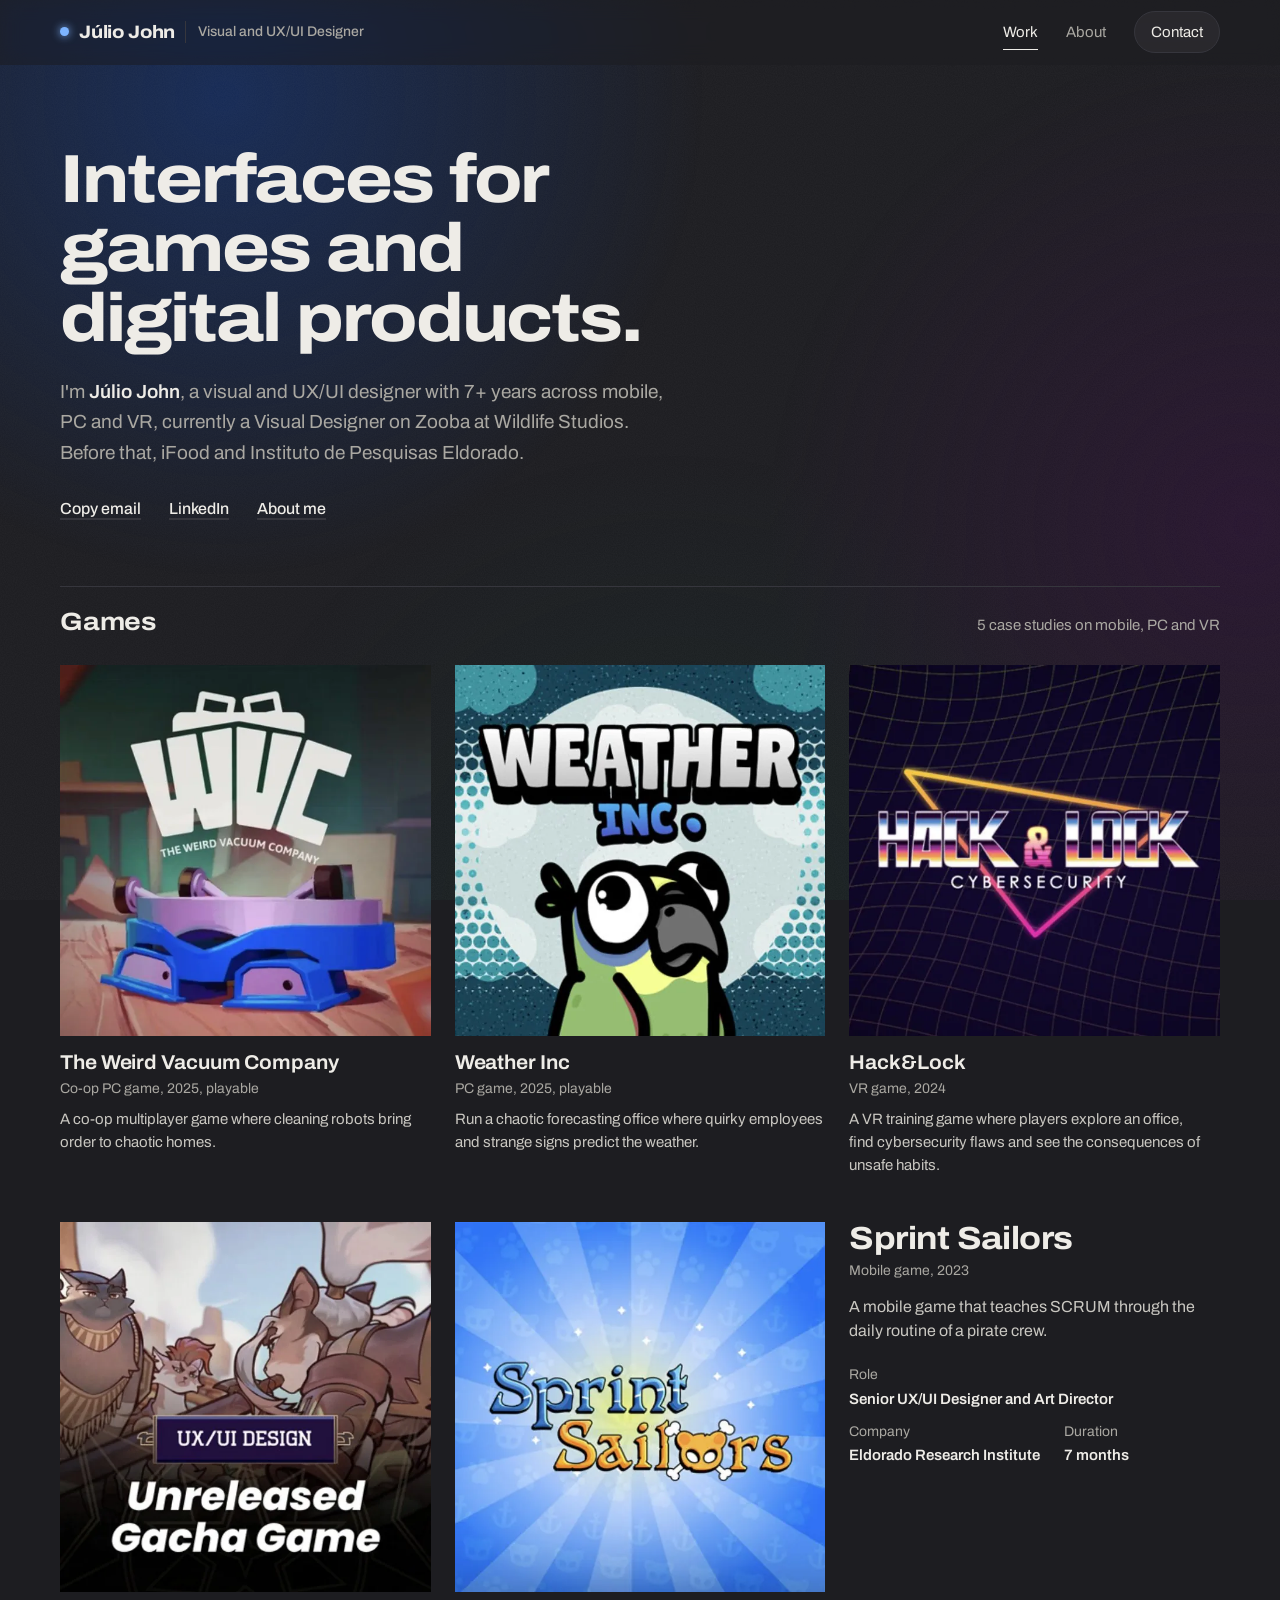
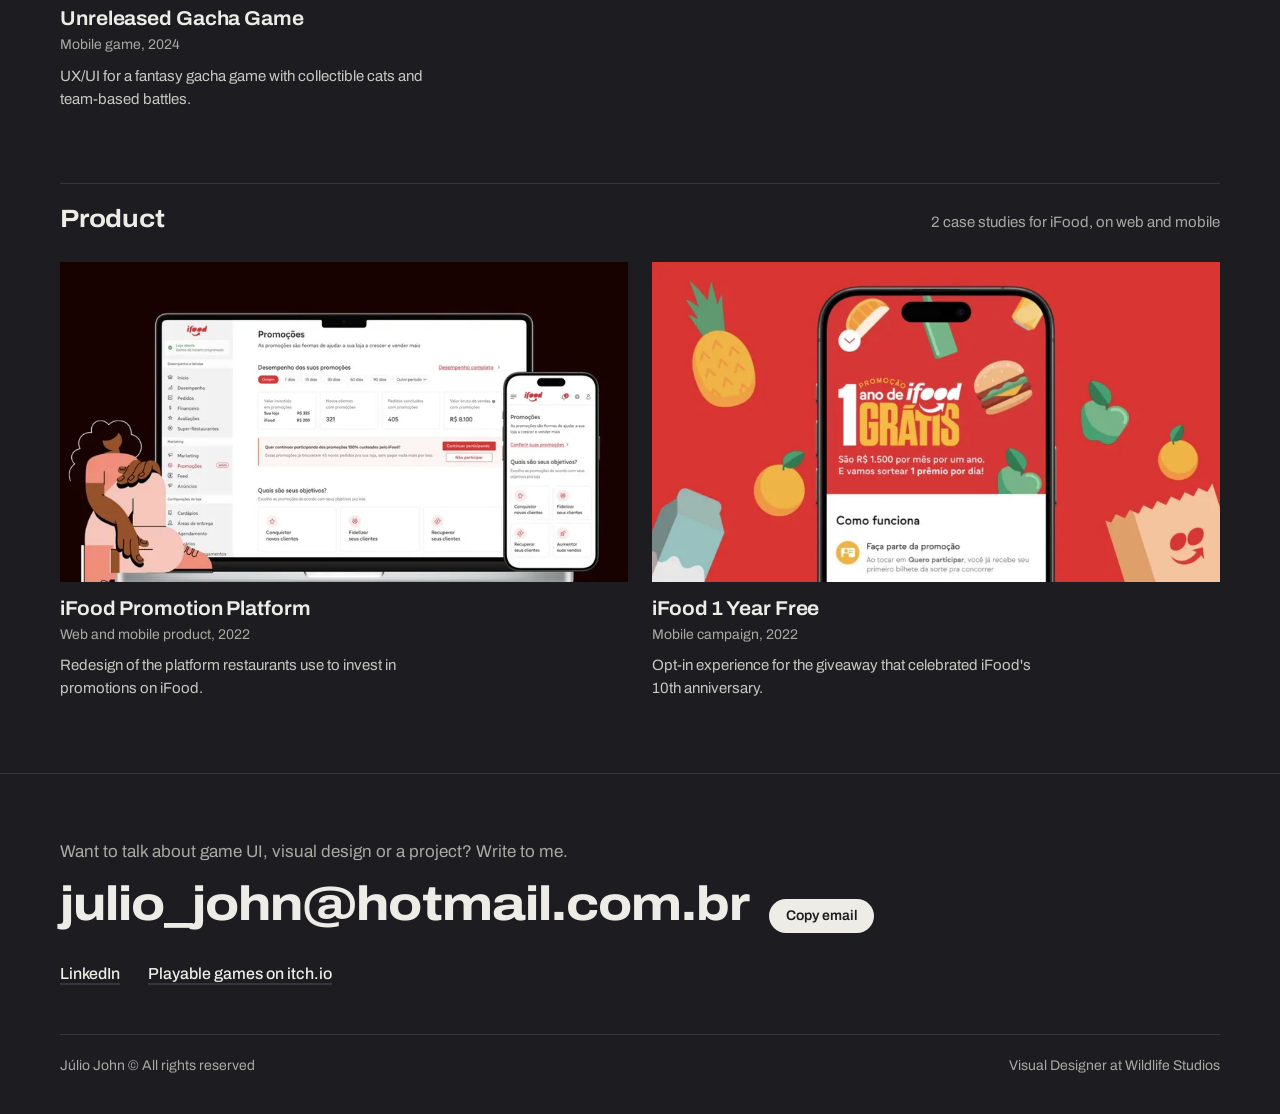
==== index.html @ def28b7d "Remove the skills marquee from the intro Co-Authored-By: Claude Opus 5.5 <noreply@anthropic.com> Cla" ====
<!doctype html>
<html lang="en">
<head>
<meta charset="utf-8">
<meta name="viewport" content="width=device-width, initial-scale=1, viewport-fit=cover">
<meta name="description" content="Júlio John, senior UX/UI designer and art director for games and digital products. Case studies on mobile, PC and VR.">
<meta property="og:title" content="Júlio John Portfolio">
<meta property="og:description" content="Senior UX/UI designer and art director for games and digital products.">
<meta property="og:type" content="website">
<meta name="theme-color" content="#1d1d21">
<link rel="icon" href="data:image/svg+xml,%3Csvg xmlns='http://www.w3.org/2000/svg' viewBox='0 0 64 64'%3E%3Crect width='64' height='64' rx='14' fill='%231d1d21'/%3E%3Ctext x='50%25' y='56%25' text-anchor='middle' dominant-baseline='middle' font-family='Arial,Helvetica,sans-serif' font-weight='800' font-size='30' fill='%23eeece7'%3EJJ%3C/text%3E%3C/svg%3E">
<title>Júlio John Portfolio</title>
<link rel="preconnect" href="https://fonts.googleapis.com">
<link rel="preconnect" href="https://fonts.gstatic.com" crossorigin>
<link rel="stylesheet" href="https://fonts.googleapis.com/css2?family=Archivo:wdth,wght@62..125,400..800&display=swap">
<style>
/* Layout: quiet graphite chrome so the colorful game boards carry the page. Home = left-aligned statement, one featured case in a wide row, then a 2-column list. Each case takes its own project color for one full-bleed summary band and the "next case" block; everything else stays neutral. One family (Archivo) in two widths: expanded for display, normal for reading. Motion = one native shared-element morph from thumbnail to case header (View Transitions), plus a slow ambient color field behind the page (see Ambient below); nothing on scroll. */
:root{
  --ground:#1d1d21;   /* graphite page */
  --raised:#26262c;   /* thumbnails, inputs */
  --rule:#36363d;
  --text:#eeece7;     /* warm off-white */
  --dim:#aaa8a2;
  --ink:#eeece7;      /* per-project accent, set on case pages */
  --band:#26262c;     /* per-project deep color */
  --f:"Archivo",system-ui,-apple-system,"Segoe UI",sans-serif;
  --gl:max(20px, env(safe-area-inset-left,0px));
  --gr:max(20px, env(safe-area-inset-right,0px));
  --wrap:1200px;
  --ease:cubic-bezier(.2,.7,.2,1);
  color-scheme:dark;
}
*{box-sizing:border-box}
[hidden]{display:none!important}
html,body{background:var(--ground)}
body{margin:0;color:var(--text);font-family:var(--f);font-size:16px;line-height:1.6;-webkit-font-smoothing:antialiased;font-stretch:100%}
body::before{content:"";position:fixed;inset:0 0 auto;height:env(safe-area-inset-top,0px);z-index:40;background:var(--ground)}
img{max-width:100%;display:block}
a{color:inherit}
p,li{text-wrap:pretty}
:focus-visible{outline:2px solid var(--text);outline-offset:3px;border-radius:3px}
.wrap{max-width:var(--wrap);margin:0 auto;padding-left:var(--gl);padding-right:var(--gr)}
.link{color:var(--text);text-decoration:underline;text-decoration-color:var(--rule);text-underline-offset:4px;text-decoration-thickness:1.5px;transition:text-decoration-color .15s}
.link:hover{text-decoration-color:var(--text)}
button.link{background:none;border:0;padding:0;font:inherit;cursor:pointer}

/* Header */
/* Frosted bar over the ambient field: transparent at the top of the page, a hairline appears once content scrolls under it. Solid where backdrop blur is missing. */
.head{position:sticky;top:env(safe-area-inset-top,0px);z-index:30;background:var(--ground);border-bottom:1px solid transparent;transition:border-color .3s,background-color .3s}
@supports ((-webkit-backdrop-filter:blur(1px)) or (backdrop-filter:blur(1px))){
  .head{background:color-mix(in srgb,var(--ground) 62%,transparent);-webkit-backdrop-filter:blur(10px) saturate(160%);backdrop-filter:blur(10px) saturate(160%)}
  .head.stuck{background:color-mix(in srgb,var(--ground) 78%,transparent)}
}
.head.stuck{border-bottom-color:var(--rule)}
.head.open{background:var(--ground)}
.head .bar{display:flex;align-items:center;justify-content:space-between;gap:16px;min-height:64px}
.mark{display:inline-flex;align-items:center;gap:10px;text-decoration:none;font-weight:750;font-size:18px;font-stretch:112%;letter-spacing:-.01em;min-width:0}
.mark i{flex:none;width:9px;height:9px;border-radius:50%;background:#7db4ff;box-shadow:0 0 8px currentColor;color:#7db4ff;animation:dot 16s linear infinite;transition:transform .3s var(--ease)}
.mark:hover i{transform:scale(1.35)}
.on-case .mark i{animation:none;background:var(--ink);color:var(--ink)}
@keyframes dot{0%,100%{background:#7db4ff;color:#7db4ff}25%{background:#ff7cbd;color:#ff7cbd}50%{background:#4ff0b4;color:#4ff0b4}75%{background:#ffc94d;color:#ffc94d}}
.mark small{font-weight:500;font-size:14px;font-stretch:100%;letter-spacing:0;color:var(--dim);padding-left:12px;border-left:1px solid var(--rule);white-space:nowrap}
@media (max-width:900px){.mark small{display:none}}
.nav{display:flex;align-items:center;gap:28px;font-size:15px}
.nav a,.nav button{position:relative;background:none;border:0;padding:6px 0;font:inherit;color:var(--dim);text-decoration:none;cursor:pointer;transition:color .15s}
.nav a::after{content:"";position:absolute;left:0;right:0;bottom:0;height:1.5px;background:currentColor;transform:scaleX(0);transform-origin:right;transition:transform .35s var(--ease)}
.nav a:hover::after,.nav a[aria-current="page"]::after{transform:scaleX(1);transform-origin:left}
.nav a:hover,.nav button:hover{color:var(--text)}
.nav a[aria-current="page"]{color:var(--text)}
.nav button[data-contact]{padding:8px 16px;border:1px solid var(--rule);border-radius:999px;color:var(--text);background:color-mix(in srgb,var(--text) 5%,transparent);transition:background-color .2s,color .2s,border-color .2s}
.nav button[data-contact]:hover{background:var(--text);border-color:var(--text);color:var(--ground)}
.burger{display:none;background:none;border:0;padding:10px;margin-right:-10px;cursor:pointer}
.burger i{display:block;width:22px;height:2px;background:var(--text);margin:5px 0;transition:transform .2s var(--ease),opacity .2s}
.burger[aria-expanded="true"] i:nth-child(1){transform:translateY(7px) rotate(45deg)}
.burger[aria-expanded="true"] i:nth-child(2){opacity:0}
.burger[aria-expanded="true"] i:nth-child(3){transform:translateY(-7px) rotate(-45deg)}
.drawer{border-top:1px solid var(--rule);padding-block:4px 12px}
.drawer a,.drawer button{display:block;width:100%;text-align:left;background:none;border:0;color:var(--text);font:600 20px/1 var(--f);font-stretch:112%;padding:14px 0;text-decoration:none;cursor:pointer}
@media (max-width:720px){.nav{display:none}.burger{display:block}}
@media (min-width:721px){.drawer{display:none!important}}
.progress{position:absolute;left:0;right:0;bottom:-1px;height:2px;background:var(--ink);transform-origin:0 50%;transform:scaleX(0)}

/* Home */
.hero{padding-block:80px 64px}
.hero h1{margin:0 0 24px;max-width:15ch;font-weight:760;font-stretch:115%;font-size:clamp(40px,5.8vw,68px);line-height:1.02;letter-spacing:-.03em;text-wrap:balance}
.hero p{margin:0 0 28px;max-width:56ch;color:var(--dim);font-size:clamp(17px,1.5vw,19px);line-height:1.6}
.hero p b{color:var(--text);font-weight:600}
.inline-links{display:flex;flex-wrap:wrap;gap:12px 28px;font-size:16px;font-weight:500}
@media (max-width:720px){.hero{padding-block:48px 40px}}

.group{padding-bottom:72px}
.group-head{display:flex;align-items:baseline;justify-content:space-between;gap:6px 16px;flex-wrap:wrap;border-top:1px solid var(--rule);padding-top:20px;margin-bottom:28px}
.group-head h2{margin:0;font-weight:700;font-stretch:112%;font-size:25px;line-height:1.2;letter-spacing:-.01em}
.group-head p{margin:0;color:var(--dim);font-size:15px}

.grid{display:grid;grid-template-columns:repeat(3,minmax(0,1fr));gap:44px 24px}
.grid.product{grid-template-columns:repeat(2,minmax(0,1fr))}
@media (max-width:1000px){.grid{grid-template-columns:repeat(2,minmax(0,1fr))}}
@media (max-width:600px){.grid{gap:28px 14px}.grid.product{grid-template-columns:1fr}}

.item{display:flex;flex-direction:column;gap:14px;text-decoration:none;min-width:0}
.item .thumb{aspect-ratio:1/1;overflow:hidden;background:var(--raised);max-width:100%}
.grid.product .thumb{aspect-ratio:16/9}
.item .thumb img{width:100%;height:100%;object-fit:cover;transition:filter .2s}
.item:hover .thumb img{filter:brightness(1.08)}
.item h3{margin:0;font-weight:650;font-stretch:105%;font-size:20px;line-height:1.2;letter-spacing:-.005em;transition:color .15s}
.item:hover h3{color:var(--pi)}
.item .kind{margin:4px 0 0;color:var(--dim);font-size:14px}
.item .lede{margin:8px 0 0;color:#c9c7c1;font-size:15px;line-height:1.55;max-width:46ch}
.item.lead{grid-column:span 2;display:grid;grid-template-columns:minmax(0,1fr) minmax(0,1fr);gap:24px;align-items:start}
.item.lead h3{font-size:clamp(24px,2.6vw,32px);font-weight:720;font-stretch:112%;line-height:1.08;letter-spacing:-.015em}
.item.lead .lede{font-size:16px;margin-top:12px}
.item.lead .facts-line{margin-top:20px;display:flex;flex-wrap:wrap;gap:10px 24px;font-size:14px}
.item.lead .facts-line span{color:var(--dim)}
.item.lead .facts-line b{display:block;color:var(--text);font-weight:600;font-size:15px}
@media (max-width:600px){
  .item{gap:10px}
  .item h3{font-size:16px}
  .item .kind{font-size:13px;margin-top:2px}
  .grid:not(.product) .item:not(.lead) .lede{display:none}
  .item.lead{gap:14px;align-items:start}
  .item.lead h3{font-size:20px}
  .item.lead .lede{font-size:14px;margin-top:8px}
  .item.lead .facts-line{display:none}
}

/* Case */
.case-head{display:grid;grid-template-columns:minmax(0,1fr) auto;gap:32px;align-items:end;padding-block:36px 40px}
.back{grid-column:1/-1;justify-self:start;color:var(--dim);text-decoration:none;font-size:15px;display:inline-flex;gap:8px;align-items:center}
.back:hover{color:var(--text)}
.back svg{width:16px;height:16px;transition:transform .2s var(--ease)}
.back:hover svg{transform:translateX(-3px)}
.case-head .kind{margin:0 0 10px;color:var(--dim);font-size:15px}
.case-head h1{margin:0 0 16px;font-weight:760;font-stretch:115%;font-size:clamp(38px,6vw,72px);line-height:1;letter-spacing:-.03em;text-wrap:balance}
.case-head .lede{margin:0;font-size:19px;color:var(--dim);max-width:56ch}
.case-head .cover{width:clamp(96px,20vw,240px);height:auto;aspect-ratio:1/1;object-fit:cover;max-width:100%}
@media (max-width:720px){.case-head{grid-template-columns:1fr;gap:20px}.case-head .cover{grid-row:2;width:96px}.case-head .lede{font-size:17px}}

.band{background:var(--band);color:#fff;margin-bottom:64px}
.band .wrap{padding-block:40px 44px;display:grid;gap:36px}
.facts{margin:0;display:grid;grid-template-columns:repeat(auto-fit,minmax(min(100%,160px),1fr));gap:18px 28px;padding-bottom:30px;border-bottom:1px solid rgba(255,255,255,.18)}
.facts dt{font-size:13px;color:rgba(255,255,255,.66)}
.facts dd{margin:2px 0 0;font-weight:600;font-size:16px;line-height:1.35}
.story{display:grid;grid-template-columns:repeat(3,minmax(0,1fr));gap:32px}
.story h3{margin:0 0 10px;font-size:15px;font-weight:700;font-stretch:112%;color:var(--ink)}
.story p,.story ul{margin:0;color:rgba(255,255,255,.88);font-size:15.5px}
.story ul{padding-left:18px}
.story li{margin-bottom:6px}
.impact{display:grid;gap:14px}
.impact div b{display:block;font-weight:760;font-stretch:115%;font-size:28px;line-height:1.05;color:#fff}
.impact div span{display:block;color:rgba(255,255,255,.78);font-size:14px;line-height:1.4;margin-top:2px}
@media (max-width:860px){.story{grid-template-columns:1fr;gap:26px}}

.boards{display:flex;flex-direction:column;gap:64px;align-items:center}
.board{margin:0;width:100%;display:flex;flex-direction:column;align-items:center;gap:14px}
.board button{all:unset;cursor:zoom-in;display:block;width:100%;position:relative}
.board button:focus-visible{outline:2px solid var(--text);outline-offset:4px}
.board.tall button{max-width:620px}
.board img{width:100%;height:auto;background:var(--raised)}
.board figcaption{width:100%;max-width:760px;display:grid;grid-template-columns:2.2em minmax(0,1fr);gap:10px;color:var(--dim);font-size:15px;line-height:1.5}
.board figcaption b{color:var(--ink);font-weight:700;font-variant-numeric:tabular-nums}
.board figcaption strong{color:var(--text);font-weight:600}

.details{margin-top:96px;border-top:1px solid var(--rule);padding-block:48px 16px;display:grid;grid-template-columns:minmax(0,1fr) minmax(0,2fr);gap:32px}
.details h2{margin:0;font-weight:700;font-stretch:112%;font-size:25px;line-height:1.2}
.details .body{max-width:66ch;min-width:0}
.details p{margin:0 0 14px;color:#d8d6d0}
.details h3{margin:28px 0 10px;font-size:15px;font-weight:700;font-stretch:112%}
.details ul{margin:0;padding-left:18px;color:#d8d6d0}
.details li{margin-bottom:6px}
.credits{list-style:none;padding:0!important;border-top:1px solid var(--rule)}
.credits li{display:flex;justify-content:space-between;gap:16px;flex-wrap:wrap;border-bottom:1px solid var(--rule);padding:10px 0;margin:0!important}
.credits span{color:var(--dim)}
@media (max-width:820px){.details{grid-template-columns:1fr;gap:10px}}

.next{display:block;background:var(--nb);color:#fff;text-decoration:none;margin-top:72px}
.next .wrap{display:grid;grid-template-columns:auto minmax(0,1fr) auto;gap:24px;align-items:center;padding-block:28px}
.next img{width:88px;height:88px;object-fit:cover}
.next small{display:block;font-size:14px;color:rgba(255,255,255,.72)}
.next strong{display:block;font-weight:760;font-stretch:115%;font-size:clamp(22px,3.4vw,36px);line-height:1.05;letter-spacing:-.015em}
.next svg{width:28px;height:28px;transition:transform .2s var(--ease)}
.next:hover svg{transform:translateX(6px)}
@media (max-width:520px){.next img{width:64px;height:64px}.next .wrap{gap:16px}}

.side{position:fixed;top:50%;z-index:20;transform:translateY(-50%);width:44px;height:44px;display:grid;place-items:center;background:var(--raised);border:1px solid var(--rule);color:var(--text);text-decoration:none;border-radius:50%;opacity:.7;transition:opacity .15s}
.side:hover{opacity:1}
.side svg{width:18px;height:18px}
.side.prev{left:max(16px, env(safe-area-inset-left,0px))}
.side.nxt{right:max(16px, env(safe-area-inset-right,0px))}
@media (max-width:1340px){.side{display:none}}

/* About */
.about{padding-block:64px 72px;display:grid;grid-template-columns:minmax(0,1fr) minmax(0,1.8fr);gap:48px}
.about h1{margin:0;font-weight:760;font-stretch:115%;font-size:clamp(38px,5vw,60px);line-height:1;letter-spacing:-.025em}
.about .side-note{margin:18px 0 0;color:var(--dim);font-size:15px;max-width:30ch}
.about .intro{margin:0 0 12px;font-size:19px;line-height:1.6;color:#d8d6d0;max-width:60ch}
.about .intro b{color:var(--text);font-weight:600}
.about h2{margin:48px 0 16px;font-weight:700;font-stretch:112%;font-size:20px;line-height:1.2}
.timeline{list-style:none;padding:0;margin:0;border-top:1px solid var(--rule)}
.timeline > li{padding:22px 0;border-bottom:1px solid var(--rule);display:grid;grid-template-columns:minmax(0,1fr) auto;gap:2px 20px}
.timeline .co{font-weight:700;font-stretch:105%;font-size:18px}
.timeline .when{color:var(--dim);font-size:14px;font-variant-numeric:tabular-nums;white-space:nowrap;padding-top:3px}
.timeline .role{grid-column:1/-1;color:var(--text);font-size:15.5px}
.timeline .role span{color:var(--dim)}
.timeline ul{grid-column:1/-1;margin:10px 0 0;padding-left:18px;color:var(--dim);font-size:15px}
.timeline ul li{margin-bottom:6px}
.timeline ul b{color:var(--text);font-weight:600}
.timeline .cases{grid-column:1/-1;margin-top:8px;display:flex;flex-wrap:wrap;gap:6px 18px;font-size:14px}
.steps{list-style:none;padding:0;margin:0;display:grid;gap:12px;counter-reset:s}
.steps li{counter-increment:s;display:grid;grid-template-columns:2em minmax(0,1fr);gap:8px;color:var(--dim)}
.steps li::before{content:counter(s);font-weight:700;color:var(--text);font-variant-numeric:tabular-nums}
.steps strong{color:var(--text);font-weight:600}
.kit{display:grid;grid-template-columns:repeat(2,minmax(0,1fr));gap:24px}
.kit h3{margin:0 0 8px;font-size:15px;font-weight:600;color:var(--dim)}
.kit p{margin:0;font-size:16px;line-height:1.7}
@media (max-width:860px){.about{grid-template-columns:1fr;gap:16px;padding-block:44px 56px}.about .side-note{display:none}}
@media (max-width:520px){.timeline > li{grid-template-columns:1fr}.timeline .when{padding-top:0;order:-1}.kit{grid-template-columns:1fr}}

/* Contact */
.contact{border-top:1px solid var(--rule)}
.contact .wrap{padding-block:64px 36px}
.contact p{margin:0 0 14px;color:var(--dim);font-size:17px}
.email{display:flex;flex-wrap:wrap;align-items:baseline;gap:10px 20px;margin-bottom:28px}
.email code{font:760 clamp(22px,4.4vw,48px)/1.05 var(--f);font-stretch:115%;letter-spacing:-.02em;color:var(--text);user-select:all;overflow-wrap:anywhere}
.email button{background:var(--text);color:var(--ground);border:0;border-radius:999px;padding:10px 16px;font:600 14px/1 var(--f);cursor:pointer;transition:transform .1s}
.email button:active{transform:scale(.97)}
.foot{display:flex;justify-content:space-between;flex-wrap:wrap;gap:12px 28px;border-top:1px solid var(--rule);padding-top:20px;color:var(--dim);font-size:14px}

/* Viewer */
.viewer{overflow:auto;border:0;padding:0;margin:0;max-width:none;max-height:none;width:100%;height:100%;background:rgba(12,12,14,.97);color:var(--text)}
.viewer::backdrop{background:rgba(12,12,14,.9)}
.vbar{position:sticky;top:0;display:flex;justify-content:space-between;align-items:center;gap:12px;padding:12px var(--gr) 12px var(--gl);padding-top:max(12px, env(safe-area-inset-top,0px));background:rgba(12,12,14,.94);font-size:14px;color:var(--dim)}
.vbar button{background:var(--raised);border:1px solid var(--rule);color:var(--text);border-radius:999px;padding:9px 14px;font:500 14px/1 var(--f);cursor:pointer}
.vimg{padding:8px var(--gr) 40px var(--gl);display:flex;justify-content:center}
.viewer img{max-width:min(100%,1600px);height:auto}

.toast{position:fixed;left:50%;bottom:max(24px, calc(env(safe-area-inset-bottom,0px) + 16px));transform:translate(-50%,10px);background:var(--text);color:var(--ground);font:600 14px/1 var(--f);padding:12px 16px;border-radius:999px;opacity:0;pointer-events:none;transition:opacity .2s,transform .2s var(--ease);z-index:60}
.toast.show{opacity:1;transform:translate(-50%,0)}

/* The one motion moment: thumbnail morphs into the case header cover */
::view-transition-old(root),::view-transition-new(root){animation-duration:.22s}
::view-transition-group(cover){animation-duration:.42s;animation-timing-function:var(--ease)}

/* Copy email confirms on the button itself */
button[data-copy].copied{color:var(--ink)}
.email button[data-copy].copied{background:var(--ink);color:var(--ground)}
.email button[data-copy]{min-width:7.5em}
/* Ambient. Three soft color fields drift behind the page, taken from the projects' own deep colors, under a fine static grain. Hovering a case on the home pulls the room toward that project's color; a case page settles into its palette. Cards tilt slightly toward the cursor. Pure CSS motion, no canvas. */
@property --a1{syntax:"<color>";inherits:true;initial-value:#123a8c}
@property --a2{syntax:"<color>";inherits:true;initial-value:#34103f}
@property --a3{syntax:"<color>";inherits:true;initial-value:#0f3a2e}
:root{--a1:#123a8c;--a2:#34103f;--a3:#0f3a2e;transition:--a1 1.4s var(--ease),--a2 1.4s var(--ease),--a3 1.4s var(--ease)}
body{background:transparent}
.ambient{position:fixed;inset:0;z-index:-1;overflow:hidden;pointer-events:none}
.ambient i{position:absolute;width:75vmax;height:75vmax;border-radius:50%;opacity:.5}
.ambient i:nth-child(1){top:-30vmax;left:-20vmax;background:radial-gradient(closest-side,var(--a1),transparent);animation:d1 34s ease-in-out infinite alternate}
.ambient i:nth-child(2){top:5vh;right:-35vmax;background:radial-gradient(closest-side,var(--a2),transparent);animation:d2 41s ease-in-out infinite alternate}
.ambient i:nth-child(3){bottom:-40vmax;left:15vw;opacity:.24;background:radial-gradient(closest-side,var(--a3),transparent);animation:d3 47s ease-in-out infinite alternate}
@keyframes d1{to{transform:translate(18vw,14vh) scale(1.15)}}
@keyframes d2{to{transform:translate(-16vw,22vh) scale(.9)}}
@keyframes d3{to{transform:translate(-12vw,-18vh) scale(1.1)}}
.grain{position:fixed;inset:0;z-index:-1;pointer-events:none;opacity:.06;background-image:url("data:image/svg+xml,%3Csvg xmlns='http://www.w3.org/2000/svg' width='160' height='160'%3E%3Cfilter id='n'%3E%3CfeTurbulence type='fractalNoise' baseFrequency='.9' numOctaves='3' stitchTiles='stitch'/%3E%3CfeColorMatrix values='0 0 0 0 1 0 0 0 0 1 0 0 0 0 1 0 0 0 .6 0'/%3E%3C/filter%3E%3Crect width='100%25' height='100%25' filter='url(%23n)'/%3E%3C/svg%3E")}

.item .thumb{position:relative;transition:transform .35s var(--ease),box-shadow .35s var(--ease)}
.item .thumb::after{content:"";position:absolute;inset:0;pointer-events:none;opacity:0;transition:opacity .3s;background:radial-gradient(420px circle at var(--mx,50%) var(--my,30%),rgba(255,255,255,.14),transparent 60%)}
@media (hover:hover){
  .item:hover .thumb{box-shadow:0 24px 60px -24px color-mix(in srgb,var(--pi) 45%,transparent)}
  .item:hover .thumb::after{opacity:1}
}

@media (prefers-reduced-motion:reduce){*,*::before,*::after{animation:none!important;transition:none!important}}
</style>
</head>
<body>
<div class="ambient" aria-hidden="true"><i></i><i></i><i></i></div><div class="grain" aria-hidden="true"></div>
<header class="head">
  <div class="wrap bar">
    <a class="mark" href="#work"><i aria-hidden="true"></i>Júlio John<small>Visual and UX/UI Designer</small></a>
    <nav class="nav" aria-label="Main">
      <a href="#work" data-nav="work">Work</a>
      <a href="#about" data-nav="about">About</a>
      <button type="button" data-contact>Contact</button>
    </nav>
    <button class="burger" id="burger" type="button" aria-label="Menu" aria-expanded="false" aria-controls="drawer"><i></i><i></i><i></i></button>
  </div>
  <div class="drawer wrap" id="drawer" hidden>
    <a href="#work">Work</a>
    <a href="#about">About</a>
    <button type="button" data-contact>Contact</button>
  </div>
  <div class="progress" id="progress"></div>
</header>

<main id="app"></main>

<section class="contact" id="contact" aria-label="Contact">
  <div class="wrap">
    <p>Want to talk about game UI, visual design or a project? Write to me.</p>
    <div class="email"><code id="mail">julio_john@hotmail.com.br</code><button type="button" data-copy>Copy email</button></div>
    <div class="inline-links" style="margin-bottom:48px">
      <a class="link" href="https://www.linkedin.com/in/juliojohn" target="_blank" rel="noopener">LinkedIn</a>
      <a class="link" href="https://juliojohn.itch.io" target="_blank" rel="noopener">Playable games on itch.io</a>
    </div>
    <div class="foot"><span>Júlio John © All rights reserved</span><span>Visual Designer at Wildlife Studios</span></div>
  </div>
</section>

<dialog class="viewer" id="viewer" aria-label="Image viewer">
  <div class="vbar"><span id="vcap"></span><button type="button" id="vclose">Close</button></div>
  <div class="vimg"><img id="vimg" alt=""></div>
</dialog>
<div class="toast" id="toast" role="status" aria-live="polite"></div>

<script>
const EMAIL="julio_john@hotmail.com.br";
const SV={
  r:'<svg viewBox="0 0 24 24" fill="none" stroke="currentColor" stroke-width="2" stroke-linecap="round" stroke-linejoin="round" aria-hidden="true"><path d="M5 12h14M13 6l6 6-6 6"/></svg>',
  l:'<svg viewBox="0 0 24 24" fill="none" stroke="currentColor" stroke-width="2" stroke-linecap="round" stroke-linejoin="round" aria-hidden="true"><path d="M19 12H5M11 6l-6 6 6 6"/></svg>'
};

/* ink = bright project accent, band = deep project color. Board: [file, width, height, title, caption] */
const P=[
 {id:"twvc",name:"The Weird Vacuum Company",cat:"games",ink:"#4ff0b4",band:"#0f3a2e",
  kind:"Co-op PC game, 2025, playable",discipline:"Game art and UX/UI",cover:["cover-twvc",635],
  lede:"A co-op multiplayer game where cleaning robots bring order to chaotic homes.",
  facts:[["Role","Art Director and UX/UI Designer"],["Year","2025"],["Platform","PC (itch.io)"],["Mode","Co-op multiplayer"],["Team","2 people"]],
  problem:"Let players set up a match, gather a team and jump into the cleaning chaos without friction, and understand actions and objectives through clear in-game feedback.",
  contribution:["UX/UI for setup, lobby, HUD, mission status and settings","Art direction, character and prop design","Reusable settings components"],
  impact:[["Playable","published on itch.io"]],
  play:"https://juliojohn.itch.io/the-weird-vacuum-company",
  boards:[
   ["twvc-01",1600,423,"Logo","Game identity."],
   ["twvc-02",1600,900,"Key art","The robots at work in a messy home."],
   ["twvc-03",1600,6391,"Setup, HUD, mission status and settings","From main menu and lobby to in-game feedback and the end-of-floor stats."],
   ["twvc-04",1600,2103,"Character design","Mechanics tested for readability, then fine tuning and early explorations."],
   ["twvc-05",1600,2187,"Prop design","Low-poly props that show the world from a robot's point of view."]],
  details:{intro:["A project I worked on as an Art Director and UX/UI Designer in 2025.","The game is a cooperative multiplayer experience where players control cleaning robots tasked with bringing order to chaotic homes."],
   credits:[["UX/UI and Art Direction","Júlio John"],["Game Design and Programming","Geovana Contine","https://www.linkedin.com/in/geovanacontine/"]]}},

 {id:"weather-inc",name:"Weather Inc",cat:"games",ink:"#9fe3e6",band:"#244a4e",
  kind:"PC game, 2025, playable",discipline:"Game UX/UI and art direction",cover:["cover-weather",635],
  lede:"Run a chaotic forecasting office where quirky employees and strange signs predict the weather.",
  facts:[["Role","Art Director and UX/UI Designer"],["Type","Personal project"],["Year","2025"],["Platform","PC (itch.io)"],["Team","3 people"]],
  problem:"Make deduction from bizarre clues readable and fun, so players can connect patterns and lock in a forecast with style and instinct.",
  contribution:["UX/UI and art direction","Wireframe explorations for staff selection","UI kit and props in a hand-drawn office style"],
  impact:[["Playable","published on itch.io"]],
  play:"https://juliojohn.itch.io/weatherinc",
  boards:[
   ["weather-01",1600,423,"Logo","Game identity."],
   ["weather-02",1029,1600,"In-game screen and staff details","Analyze clues around the office and check each employee's instincts."],
   ["weather-03",576,1600,"Staff selection, forecast and endings","Four wireframe explorations, the results screen and the win and lose states."],
   ["weather-04",1600,1175,"UI kit","Rating cards, clock, buttons, panels and props."]],
  details:{intro:["A personal project I worked on as an Art Director and UX/UI Designer in 2025.","The game is about leading a chaotic weather forecasting office, where players rely on quirky employee instincts, strange environmental signs, and teamwork to predict the weather and survive as many days as possible."],
   credits:[["UX/UI and Art Direction","Júlio John"],["Game Design and Programming","Geovana Contine","https://www.linkedin.com/in/geovanacontine/"],["Character Artist","Fabiola Andrade","https://www.linkedin.com/in/fabiolaalvesandrade/"]]}},

 {id:"hack-and-lock",name:"Hack&Lock",cat:"games",ink:"#ff7cbd",band:"#34103f",
  kind:"VR game, 2024",discipline:"VR UX and visual design",cover:["cover-hack",635],
  lede:"A VR training game where players explore an office, find cybersecurity flaws and see the consequences of unsafe habits.",
  facts:[["Role","Lead UX and Visual Designer"],["Company","Instituto de Pesquisas Eldorado"],["Year","2024"],["Platform","VR"],["Team","With Yumi Hatakeyama"]],
  problem:"Create an immersive VR training game where players explore a corporate office, identify cybersecurity flaws, and learn the real-world consequences of unsafe digital behavior.",
  contribution:["Led UX and visual design for the game","Mission flow, in-world computer apps and progress screens","Visual language of the UI, icon set and logo"],
  boards:Array.from({length:13},(_,i)=>["hack-"+String(i+1).padStart(2,"0"),1600,i===0?545:(i<=10?800:900),...[
   ["Key art","Synthwave identity for the game."],
   ["Lock screen","Players unlock the in-game computer with a password they find in the office."],
   ["Desktop","Browser, Mail and Antivirus apps, each tied to a lesson."],
   ["Mission select","Chapters and lessons such as accounts and passwords, phishing and spam."],
   ["Unidentified website","A fake download page full of traps for players to recognize."],
   ["Network settings","Choosing the real company Wi-Fi among look-alike networks."],
   ["Antivirus alert","A clear warning state with one action to turn protection back on."],
   ["Mission progress","Tasks, level-up and rewards after each mission."],
   ["Chapter brief","Task instructions with a target zone and progress bar."],
   ["Mascot pattern","The duck mascot as a full-screen pattern."],
   ["Settings","Audio sliders and the general settings menu."],
   ["Icon set","App icons, mascot and keypad glyphs."],
   ["Logo","Flat and synthwave versions."]][i]]),
  details:{intro:["A Lead UX and Visual Design job I worked on for Hack&Lock by Instituto de Pesquisas Eldorado in 2024.","The challenge was to create an immersive VR training game where players explore a corporate office, identify cybersecurity flaws, and learn the real-world consequences of unsafe digital behavior."],
   credits:[["Lead UX and Visual Designer","Júlio John"],["UX and Visual Designer","Yumi Hatakeyama","https://bit.ly/yumihat-portfolio"]]}},

 {id:"gacha-game",name:"Unreleased Gacha Game",cat:"games",ink:"#b9a1ff",band:"#2b2160",
  kind:"Mobile game, 2024",discipline:"Game UX/UI",cover:["cover-gacha",635],
  lede:"UX/UI for a fantasy gacha game with collectible cats and team-based battles.",
  facts:[["Role","Sr. UX/UI Designer"],["Company","Meso Lab Inc. (Canada)"],["Year","2024"],["Duration","3 months"],["Platform","Mobile"],["Team","Art director and 2 character artists"]],
  problem:"Create a fantasy-themed gacha game featuring collectible cats that enchants players with strategic gameplay, striking visuals and a variety of unique character abilities.",
  contribution:["Defined mechanics, objectives and metrics with stakeholders and the product manager","Wireframes and interactive prototypes for the art director, artists, animators and developers","High-fidelity mockups, visual specs and style guides","UI visual identity with the art director, including HUD and icons"],
  goals:["Engage players with strategic combat and gacha mechanics","Stylized visuals to attract cat and fantasy fans","Player retention through a pet care system"],
  boards:[
   ["gacha-02",577,1600,"Battle screen","Final battle HUD plus explorations of wireframes, stamina bar, icons, character frames and buttons."],
   ["gacha-03",756,1600,"Chapter and team selection","Team power, enemies and rewards up front, with four wireframe layouts explored for team building."],
   ["gacha-04",1294,1600,"Item detail and UI kit","The item pop-up and the full set of components it was built from."]],
  details:{intro:["A Sr. UX/UI design job I worked on for an unannounced game by Meso Lab Inc. (Canada) in 2024.","The challenge was to create a fantasy-themed gacha game featuring collectible cats, designed to enchant players with strategic gameplay, stunning visuals, and a variety of unique character abilities."],
   credits:[["Art Director","Guilherme Franzoni","https://www.artstation.com/guimonez"],["Character Artist","Iasmin Zoia","https://www.artstation.com/iasmimzoia"],["Character Artist","Phil C.","https://www.artstation.com/philcavalcanti"]],
   resp:[["My responsibilities",["Collaborate with stakeholders and product manager to define game mechanics, objectives and metrics.","Create low-fidelity wireframes to structure the game and develop interactive prototypes for testing that help the art director, artists, animators and developers.","Create high-fidelity mockups and visual specifications for consistent implementation.","Define the game's UI visual identity in collaboration with the art director, including the style, color palette, and UI elements such as the HUD and icons.","Create style guides and documentation to ensure design consistency."]]]}},

 {id:"sprint-sailors",name:"Sprint Sailors",cat:"games",lead:true,ink:"#7db4ff",band:"#123a8c",
  kind:"Mobile game, 2023",discipline:"Game UX/UI and art direction",cover:["cover-sprint",635],
  lede:"A mobile game that teaches SCRUM through the daily routine of a pirate crew.",
  facts:[["Role","Senior UX/UI Designer and Art Director"],["Company","Eldorado Research Institute"],["Year","2023"],["Duration","7 months"],["Platform","Mobile"],["Team","Led 4 junior designers"]],
  problem:"Teach the SCRUM methodology in a practical, fast and efficient way, without the stress of a classroom, so fun becomes an ally for comprehension.",
  contribution:["Defined game objectives, metrics and user journey with stakeholders","Wireframes and interactive prototypes for testing, then high-fidelity UI","Visual identity, character illustrations and art direction of all assets","Career mentorship for 4 junior designers"],
  impact:[["R$ 1M+","follow-up funding for an educational game on Vision Pro and Meta Quest"],["New unit","the company opened a business line for educational games"],["50+","students in the February 2024 playtest"]],
  boards:[
   ["sprint-02",1600,1110,"User flow","The Ship Hub leads into the main loop (Briefing, Backlog, Planning, Daily, Retro, Review) and to secondary flows (Task board, Dictionary)."],
   ["sprint-03",1600,1018,"Briefing","Crew dialogue introduces each SCRUM ceremony inside the game world."],
   ["sprint-04",884,1600,"Tasks, Dictionary and Rewards","Players complete tasks and stories, revisit any concept with everyday examples, and get celebrated when they make progress."],
   ["sprint-05",1294,1600,"Logo and UI elements","A logo that can turn into a pirate flag, plus the supervised kit of books, scrolls and cards."],
   ["sprint-06",1600,976,"Characters","The Captain (Scrum Master), the Tripulants and the Intendant (Product Owner)."],
   ["sprint-07",1600,869,"Results","A new business unit and more than R$ 1 million in follow-up funding."],
   ["sprint-08",1600,900,"Playtest","Caldeira Research Institute, February 2024, with 50+ trained students."]],
  details:{intro:["A Sr. Design and Art job I worked on for the Sprint Sailors game by Eldorado Research Institute © 2023.","The challenge was to create a mobile game that teaches the SCRUM methodology in a practical, fast, efficient manner, all while ensuring a stress-free experience, making fun an ally for comprehension."],
   resp:[["Senior UI/UX Designer",["Collaborate with stakeholders to define game objectives, metrics, and user journey.","Create low-fidelity wireframes to structure the game and develop interactive prototypes for testing.","Illustrated all character designs used in the final UIs.","Design high-fidelity mockups and visual specifications for consistent implementation."]],
    ["Art Direction",["Define the visual identity of the game, including style, color palette and graphic elements.","Supervise the creation of all visual assets, including characters, environments, and UI (HUD and icons).","Create style guides and documentation to ensure design consistency.","Review the designers' work regularly, providing constructive and specific feedback.","Ensure that the work aligns with the game's aesthetic cohesion and established quality standards."]],
    ["Career Mentorship",["Career mentorship with 4 junior designers (2 UI/UX Designers and 2 Visual Designers).","Support in setting career goals and planning professional development.","Assist designers in building and enhancing their professional portfolios.","Organize and conduct workshops and training sessions on topics such as UI, design, perspective and digital painting."]]]}},

 {id:"ifood-promotion-platform",name:"iFood Promotion Platform",cat:"product",ink:"#ff7d80",band:"#5e1117",
  kind:"Web and mobile product, 2022",discipline:"Product UX/UI",cover:["cover-ifood-platform",635],
  lede:"Redesign of the platform restaurants use to invest in promotions on iFood.",
  facts:[["Role","UX/UI Designer"],["Company","iFood"],["Year","2022"],["Duration","6 months"],["Platform","Web and mobile"],["Design lead","Patricia Panza"]],
  problem:"Design an investment platform that is easy to engage with, transparent to use and scalable for the product, while also ensuring economic profitability for iFood.",
  contribution:["Ran 40+ user research interviews to guide the platform","Wireframes and prototypes for promotion discovery by goal","Performance view of current promotions, on desktop and phone"],
  impact:[["+21%","organic investment from restaurants after the redesign"],["22k","restaurants joined promotions, new and returning"]],
  goals:["Help restaurants grow","Offer better promotions to users and restaurants","Financial efficiency for iFood"],
  boards:[["ifood-platform-hero",1071,600,"Promotions","Restaurants find promotions by goal: attract new customers, retain existing ones, boost sales, and track what is running."]],
  details:{intro:["A UX/UI project for iFood in 2022.","Redesign of iFood's promotion platform for partner restaurants: easily find the best promotions tailored to each restaurant's goals, helping to attract new customers, retain existing ones, boost sales, and monitor the performance of current promotions."],
   credits:[["UX/UI Design Lead","Patricia Panza","https://www.linkedin.com/in/patypanza"],["UX/UI Designer","Júlio John"]]}},

 {id:"ifood-1-year-free",name:"iFood 1 Year Free",cat:"product",ink:"#ffc94d",band:"#8d1a1f",
  kind:"Mobile campaign, 2022",discipline:"Product UX/UI",cover:["ifood-year-hero",1071],
  lede:"Opt-in experience for the giveaway that celebrated iFood's 10th anniversary.",
  facts:[["Role","UX/UI Designer"],["Company","iFood"],["Year","2022"],["Duration","4 weeks"],["Platform","Mobile app"]],
  problem:"A promotional giveaway to celebrate iFood's 10th anniversary, where winners get one year of free iFood food.",
  contribution:["Opt-in screen with all rules in clear, festive language","Campaign visual applied to the app experience"],
  goals:["Increase engagement","Grow the number of customers","Retain new customers"],
  boards:[["ifood-year-hero",1071,600,"Promotion opt-in","Engaging language and a festive design present every rule while celebrating the occasion."]],
  details:{intro:["A UX/UI project for iFood in 2022.","Presented with engaging language and a festive design, the opt-in screen shows all rules and aims to captivate users while celebrating the occasion."],
   credits:[["UX/UI Design Lead","Ricardo Tedeschi","https://br.linkedin.com/in/ricardo-tedeschi"],["Sr. Visual Designer","Bruno Okada","https://brunookada.com"],["UX/UI Designer","Júlio John"]]}}
];

const app=document.getElementById("app");
const root=document.documentElement;
const esc=s=>String(s).replace(/[&<>"]/g,c=>({"&":"&amp;","<":"&lt;",">":"&gt;",'"':"&quot;"}[c]));
const img=(base,w)=>w>900?{src:`w/${base}-800.webp`,set:`w/${base}-800.webp 800w, w/${base}-${w}.webp ${w}w`}:{src:`w/${base}-${w}.webp`,set:""};
const reduce=matchMedia("(prefers-reduced-motion: reduce)");
function card(p,i,product){
  const t=product?{base:p.boards[0][0],w:p.boards[0][1]}:{base:p.cover[0],w:p.cover[1]};
  const c=img(t.base,t.w);
  return `<a class="item${p.lead?" lead":""}" href="#${p.id}" data-id="${p.id}" style="--pi:${p.ink}">
    <div class="thumb"><img src="${c.src}" ${c.set?`srcset="${c.set}" sizes="(min-width:1200px) 580px, (min-width:600px) 48vw, 100vw"`:""} alt="" width="${product?1071:635}" height="${product?600:635}" ${i>2?'loading="lazy"':""} decoding="async"></div>
    <div>
      <h3>${esc(p.name)}</h3>
      <p class="kind">${esc(p.kind)}</p>
      <p class="lede">${esc(p.lede)}</p>
      ${p.lead?`<div class="facts-line">${[p.facts[0],p.facts[1],p.facts[3]].map(([k,v])=>`<div><span>${esc(k)}</span><b>${esc(v)}</b></div>`).join("")}</div>`:""}
    </div>
  </a>`;
}

function home(){
  const games=P.filter(p=>p.cat==="games"),product=P.filter(p=>p.cat==="product");
  app.innerHTML=`
  <section class="wrap hero">
    <h1>Interfaces for games and digital products.</h1>
    <p>I'm <b>Júlio John</b>, a visual and UX/UI designer with 7+ years across mobile, PC and VR, currently a Visual Designer on Zooba at Wildlife Studios. Before that, iFood and Instituto de Pesquisas Eldorado.</p>
    <div class="inline-links">
      <button type="button" class="link" data-copy>Copy email</button>
      <a class="link" href="https://www.linkedin.com/in/juliojohn" target="_blank" rel="noopener">LinkedIn</a>
      <a class="link" href="#about">About me</a>
    </div>
  </section>
  <section class="wrap group" aria-labelledby="g-games">
    <div class="group-head"><h2 id="g-games">Games</h2><p>${games.length} case studies on mobile, PC and VR</p></div>
    <div class="grid">${games.map((p,i)=>card(p,i,false)).join("")}</div>
  </section>
  <section class="wrap group" aria-labelledby="g-product">
    <div class="group-head"><h2 id="g-product">Product</h2><p>${product.length} case studies for iFood, on web and mobile</p></div>
    <div class="grid product">${product.map((p,i)=>card(p,i+games.length,true)).join("")}</div>
  </section>`;
}

function project(p){
  const i=P.indexOf(p),prev=P[(i-1+P.length)%P.length],next=P[(i+1)%P.length];
  root.style.setProperty("--ink",p.ink);root.style.setProperty("--band",p.band);
  const c=img(p.cover[0],p.cover[1]),nc=img(next.cover[0],next.cover[1]);
  const d=p.details;
  const third=p.impact
    ?`<div><h3>Impact</h3><div class="impact">${p.impact.map(([v,l])=>`<div><b>${esc(v)}</b><span>${esc(l)}</span></div>`).join("")}</div></div>`
    :p.goals?`<div><h3>Goals</h3><ul>${p.goals.map(x=>`<li>${esc(x)}</li>`).join("")}</ul></div>`:"";
  app.innerHTML=`
  <div class="wrap">
    <header class="case-head">
      <a class="back" href="#work" data-back="${p.id}">${SV.l}All work</a>
      <div>
        <p class="kind">${esc(p.discipline)}. ${esc(p.kind)}.</p>
        <h1>${esc(p.name)}</h1>
        <p class="lede">${esc(p.lede)}</p>
      </div>
      <img class="cover" id="case-cover" src="${c.src}" alt="" width="240" height="240">
    </header>
  </div>
  <section class="band" aria-label="Project summary">
    <div class="wrap">
      <dl class="facts">${p.facts.map(([k,v])=>`<div><dt>${esc(k)}</dt><dd>${esc(v)}</dd></div>`).join("")}</dl>
      <div class="story">
        <div><h3>Problem</h3><p>${esc(p.problem)}</p></div>
        <div><h3>My contribution</h3><ul>${p.contribution.map(x=>`<li>${esc(x)}</li>`).join("")}</ul></div>
        ${third}
      </div>
    </div>
  </section>
  <div class="wrap">
    <div class="boards">${p.boards.map(([b,w,h,t,cap],k)=>{const s=img(b,w);const num=String(k+1).padStart(2,"0");return `
      <figure class="board${h>w?" tall":""}">
        <button type="button" data-zoom="w/${b}-${w}.webp" data-cap="${num} ${esc(t)}" aria-label="Open ${esc(t)} in full size">
          <img src="${s.src}" ${s.set?`srcset="${s.set}" sizes="(min-width:1200px) 1160px, 100vw"`:""} width="${w}" height="${h}" alt="${esc(p.name)}: ${esc(t)}" ${k>1?'loading="lazy"':""} decoding="async">
        </button>
        <figcaption><b>${num}</b><span><strong>${esc(t)}.</strong> ${esc(cap)}</span></figcaption>
      </figure>`}).join("")}</div>
    <section class="details" aria-label="About the project">
      <h2>About the project</h2>
      <div class="body">
        ${d.intro.map(t=>`<p>${esc(t)}</p>`).join("")}
        ${p.play?`<p>Play it on <a class="link" href="${p.play}" target="_blank" rel="noopener">itch.io</a>.</p>`:""}
        ${d.credits?`<h3>Team</h3><ul class="credits">${d.credits.map(([r,nm,u])=>`<li><span>${esc(r)}</span>${u?`<a class="link" href="${u}" target="_blank" rel="noopener">${esc(nm)}</a>`:esc(nm)}</li>`).join("")}</ul>`:""}
        ${d.resp?d.resp.map(([h,items])=>`<h3>${esc(h)}</h3><ul>${items.map(x=>`<li>${esc(x)}</li>`).join("")}</ul>`).join(""):""}
      </div>
    </section>
  </div>
  <a class="next" href="#${next.id}" style="--nb:${next.band}">
    <div class="wrap">
      <img src="${nc.src}" alt="" width="88" height="88" loading="lazy">
      <div><small>Next case</small><strong>${esc(next.name)}</strong></div>
      ${SV.r}
    </div>
  </a>
  <a class="side prev" href="#${prev.id}" aria-label="Previous case: ${esc(prev.name)}">${SV.l}</a>
  <a class="side nxt" href="#${next.id}" aria-label="Next case: ${esc(next.name)}">${SV.r}</a>`;
  app.querySelectorAll("[data-zoom]").forEach(b=>b.addEventListener("click",()=>openViewer(b.dataset.zoom,b.dataset.cap)));
}

const XP=[
 {co:"Wildlife Studios",role:"Visual Designer",team:"Zooba",when:"Jul 2026 – Present",
  points:["Visual design for Zooba, a free-to-play mobile battle royale."]},
 {co:"Instituto de Pesquisas Eldorado",role:"Senior UI/UX Designer",team:"Campinas, SP",when:"Feb 2023 – Jun 2026",
  points:["Led a team of <b>4 designers</b>, overseeing visual identity and art direction of educational games for mobile, desktop and VR.",
   "Designed interfaces, wireframes, HUD, icons and other visual elements.",
   "Worked with developers, 3D artists and educators to integrate learning content in Unity.",
   "Instructor and mentor at the Apple Developer Academy residency for mobile and embedded game projects: Design Thinking, Design Sprint, HIG and art fundamentals."],
  cases:[["sprint-sailors","Sprint Sailors"],["hack-and-lock","Hack&Lock"]]},
 {co:"Meso Lab Inc.",role:"Sr. UX/UI Designer",team:"Contract, Canada",when:"2024",
  points:["UX/UI for a fantasy gacha game with collectible cats: mechanics and metrics with product, wireframes, prototypes, HUD and style guides."],
  cases:[["gacha-game","Unreleased Gacha Game"]]},
 {co:"iFood",role:"UI/UX Designer",team:"São Paulo, SP",when:"Jan 2021 – Feb 2023",
  points:["Redesigned the restaurant promotions platform: <b>+21%</b> organic investment and <b>22k</b> restaurants joined, new and returning.",
   "Ran <b>40+</b> user research interviews to guide the platform.",
   "Loyalty team, focused on acquisition and retention. Main designer on iFood Club and iFood Monthly Subscription.",
   "Ambassador of The Design Zone (TDZ), organizing monthly activities for 70+ designers.",
   "Selected for Movile Group's Mobile Dream program for career, management and development training."],
  cases:[["ifood-promotion-platform","Promotion Platform"],["ifood-1-year-free","1 Year Free"]]},
 {co:"Apple Developer Academy",role:"UX/UI Design Intern",team:"Campinas, SP",when:"Feb 2019 – Dec 2020",
  points:["Designed, built and published <b>7 apps</b> on the App Store.",
   "Challenge-Based Learning, agile methods and interface reviews based on Apple's Human Interface Guidelines."]},
 {co:"Independent",role:"Art Director and UX/UI Designer",team:"Personal games",when:"2025",
  points:["Two games made with a small team and published on itch.io."],
  cases:[["weather-inc","Weather Inc"],["twvc","The Weird Vacuum Company"]]}
];

function about(){
  app.innerHTML=`<section class="wrap about">
    <div>
      <h1>About</h1>
      <p class="side-note">Visual and UX/UI designer for games and digital products.</p>
    </div>
    <div>
      <p class="intro">I'm <b>Júlio John</b>, a visual and UX/UI designer with 7+ years across mobile, PC and VR. Today I'm a Visual Designer on Zooba at Wildlife Studios.</p>
      <p class="intro">Before that I led UI/UX and art direction for educational games at Instituto de Pesquisas Eldorado, designed growth and loyalty products at iFood, and started at the Apple Developer Academy.</p>

      <h2>Experience</h2>
      <ol class="timeline">
        ${XP.map(x=>`<li>
          <div class="co">${esc(x.co)}</div>
          <div class="when">${esc(x.when)}</div>
          <div class="role">${esc(x.role)} <span>· ${esc(x.team)}</span></div>
          <ul>${x.points.map(t=>`<li>${t}</li>`).join("")}</ul>
          ${x.cases?`<div class="cases">${x.cases.map(([id,n])=>`<a class="link" href="#${id}">${esc(n)}</a>`).join("")}</div>`:""}
        </li>`).join("")}
      </ol>

      <h2>How I work</h2>
      <ol class="steps">
        <li><span><strong>Define the goal.</strong> Objectives, metrics and the player or user journey, agreed with stakeholders and product.</span></li>
        <li><span><strong>Structure and test.</strong> Wireframes, prototypes and user research, often several layouts side by side.</span></li>
        <li><span><strong>Craft the interface.</strong> High-fidelity UI, HUD, icons and illustration in one visual language.</span></li>
        <li><span><strong>Hand off with care.</strong> Style guides and visual specs so the build matches the design.</span></li>
        <li><span><strong>Grow the team.</strong> Art direction, feedback reviews, mentorship and workshops.</span></li>
      </ol>

      <h2>Skills and tools</h2>
      <div class="kit">
        <div><h3>Skills</h3><p>UX design, UI design, product design, visual design, illustration, concept art</p></div>
        <div><h3>Tools</h3><p>Figma, Photoshop, Procreate, Blender, Maya, Unity</p></div>
      </div>

      <div class="inline-links" style="margin-top:36px">
        <a class="link" href="https://www.linkedin.com/in/juliojohn" target="_blank" rel="noopener">Full resume on LinkedIn</a>
        <button type="button" class="link" data-copy>Copy email</button>
      </div>
    </div>
  </section>`;
}

/* Viewer */
const viewer=document.getElementById("viewer"),vimg=document.getElementById("vimg");
function openViewer(url,cap){vimg.src=url;vimg.alt=cap;document.getElementById("vcap").textContent=cap;viewer.showModal?viewer.showModal():null}
document.getElementById("vclose").addEventListener("click",()=>viewer.close());
viewer.addEventListener("click",e=>{if(e.target===viewer||e.target.classList.contains("vimg"))viewer.close()});
viewer.addEventListener("close",()=>vimg.removeAttribute("src"));

/* Copy email, contact, menu */
const toast=document.getElementById("toast");let tt;
function say(m){toast.textContent=m;toast.classList.add("show");clearTimeout(tt);tt=setTimeout(()=>toast.classList.remove("show"),1800)}
const burger=document.getElementById("burger"),drawer=document.getElementById("drawer");
const head=document.querySelector(".head");
function closeDrawer(){drawer.hidden=true;burger.setAttribute("aria-expanded","false");head.classList.remove("open")}
burger.addEventListener("click",()=>{drawer.hidden=!drawer.hidden;burger.setAttribute("aria-expanded",String(!drawer.hidden));head.classList.toggle("open",!drawer.hidden)});
document.addEventListener("click",e=>{
  if(e.target.closest("[data-copy]")){try{navigator.clipboard.writeText(EMAIL).then(()=>say("Email copied"),()=>say(EMAIL))}catch(err){say(EMAIL)}}
  if(e.target.closest("[data-contact]")){closeDrawer();document.getElementById("contact").scrollIntoView({behavior:reduce.matches?"auto":"smooth"})}
});

/* Header hairline once content scrolls under it */
const stick=()=>head.classList.toggle("stuck",scrollY>8);
addEventListener("scroll",stick,{passive:true});

/* Reading progress on case pages */
const bar=document.getElementById("progress");let onCase=false,tick=false;
addEventListener("scroll",()=>{if(!onCase||tick)return;tick=true;requestAnimationFrame(()=>{const m=root.scrollHeight-root.clientHeight;bar.style.transform=`scaleX(${m>0?Math.min(1,root.scrollTop/m):0})`;tick=false})},{passive:true});

/* Routing with an optional shared-element morph */
let current=null;
function render(id){
  const p=P.find(x=>x.id===id);
  closeDrawer();if(viewer.open)viewer.close();
  onCase=!!p;bar.style.transform="scaleX(0)";root.classList.toggle("on-case",onCase);
  if(!p){root.style.setProperty("--ink","#eeece7");root.style.setProperty("--band","#26262c")}
  document.querySelectorAll("[data-nav]").forEach(a=>{const on=(a.dataset.nav==="about")===(id==="about");on?a.setAttribute("aria-current","page"):a.removeAttribute("aria-current")});
  /* A content error in one case must never leave a blank or stuck page: fall back to the home list */
  try{if(p)project(p);else if(id==="about")about();else home()}catch(err){console.error(err);home()}
  document.title=p?`${p.name} · Júlio John`:id==="about"?"About · Júlio John":"Júlio John Portfolio";
}
function go(id,{fromThumb=null,push=true}={}){
  const prevId=current;current=id;
  const swap=()=>{
    if(push&&location.hash.slice(1)!==id)history.pushState(null,"","#"+id);
    render(id);
    const cover=document.getElementById("case-cover");
    if(cover&&fromThumb)cover.style.viewTransitionName="cover";
    const back=P.find(x=>x.id===prevId)&&!P.find(x=>x.id===id)?app.querySelector(`.item[data-id="${prevId}"]`):null;
    if(back){const t=back.querySelector(".thumb img");if(t)t.style.viewTransitionName="cover";back.scrollIntoView({block:"center"})}
    else window.scrollTo(0,0);
  };
  if(!document.startViewTransition||reduce.matches){swap();return}
  if(fromThumb)fromThumb.style.viewTransitionName="cover";
  else{const c=document.getElementById("case-cover");if(c&&!P.find(x=>x.id===id))c.style.viewTransitionName="cover";}
  const t=document.startViewTransition(swap);
  t.finished.finally(()=>document.querySelectorAll("[style*='view-transition-name']").forEach(el=>el.style.viewTransitionName=""));
}
app.addEventListener("click",e=>{
  const a=e.target.closest("a.item");
  if(a&&!e.metaKey&&!e.ctrlKey&&!e.shiftKey){e.preventDefault();go(a.dataset.id,{fromThumb:a.querySelector(".thumb img")})}
  const b=e.target.closest("a[data-back]");
  if(b&&!e.metaKey&&!e.ctrlKey){e.preventDefault();go("work")}
});
addEventListener("popstate",()=>go(location.hash.slice(1)||"work",{push:false}));
addEventListener("hashchange",()=>{const id=location.hash.slice(1)||"work";if(id!==current)go(id,{push:false})});
document.addEventListener("keydown",e=>{
  if(viewer.open||!P.find(x=>x.id===current))return;
  if(e.key==="ArrowLeft")document.querySelector(".side.prev")?.click();
  if(e.key==="ArrowRight")document.querySelector(".side.nxt")?.click();
});
/* Ambient layer. Everything below is decoration: each piece runs inside try/catch, so if a browser lacks a feature the portfolio still renders exactly as before. */
const fine=matchMedia("(hover:hover) and (pointer:fine)");
const safe=(fn)=>{try{fn()}catch(e){console.warn("fx",e)}};

/* Copy email: the button itself confirms, the toast stays as the accessible message */
document.addEventListener("click",e=>{const b=e.target.closest("button[data-copy]");if(!b||b.dataset.label)return;
  b.dataset.label=b.textContent;b.textContent="Copied";b.classList.add("copied");
  setTimeout(()=>{b.textContent=b.dataset.label;delete b.dataset.label;b.classList.remove("copied")},1600)});

/* Run enhance() after every route render */
const baseRender=render;
render=function(id){baseRender(id);safe(()=>enhance(id))};

/* B · Ambient color: the room takes the color of what you look at */
const HOME=["#123a8c","#34103f","#0f3a2e"];
function amb(a,b,c){root.style.setProperty("--a1",a);root.style.setProperty("--a2",b);root.style.setProperty("--a3",c)}
if(fine.matches){
  app.addEventListener("pointerover",e=>{const it=e.target.closest&&e.target.closest("a.item");if(!it)return;const p=P.find(x=>x.id===it.dataset.id);if(p)amb(p.band,p.band,p.ink)});
  app.addEventListener("pointerout",e=>{const it=e.target.closest&&e.target.closest("a.item");if(it&&!it.contains(e.relatedTarget)&&!P.find(x=>x.id===current))amb(...HOME)});
  /* Gentle tilt and light toward the cursor */
  app.addEventListener("pointermove",e=>{if(reduce.matches)return;const t=e.target.closest&&e.target.closest(".item .thumb");if(!t)return;
    const r=t.getBoundingClientRect(),x=(e.clientX-r.left)/r.width-.5,y=(e.clientY-r.top)/r.height-.5;
    t.style.transform=`perspective(1000px) rotateX(${(-y*5).toFixed(2)}deg) rotateY(${(x*5).toFixed(2)}deg)`;
    t.style.setProperty("--mx",e.clientX-r.left+"px");t.style.setProperty("--my",e.clientY-r.top+"px")},{passive:true});
  app.addEventListener("pointerout",e=>{const t=e.target.closest&&e.target.closest(".item .thumb");if(t&&!t.contains(e.relatedTarget))t.style.transform=""});
  app.addEventListener("pointerdown",e=>{const t=e.target.closest&&e.target.closest(".item .thumb");if(t)t.style.transform=""});
}

function enhance(id){
  const p=P.find(x=>x.id===id);
  p?amb(p.band,p.band,p.ink):amb(...HOME);
}

current=location.hash.slice(1)||"work";render(current);
</script>


</body>
</html>
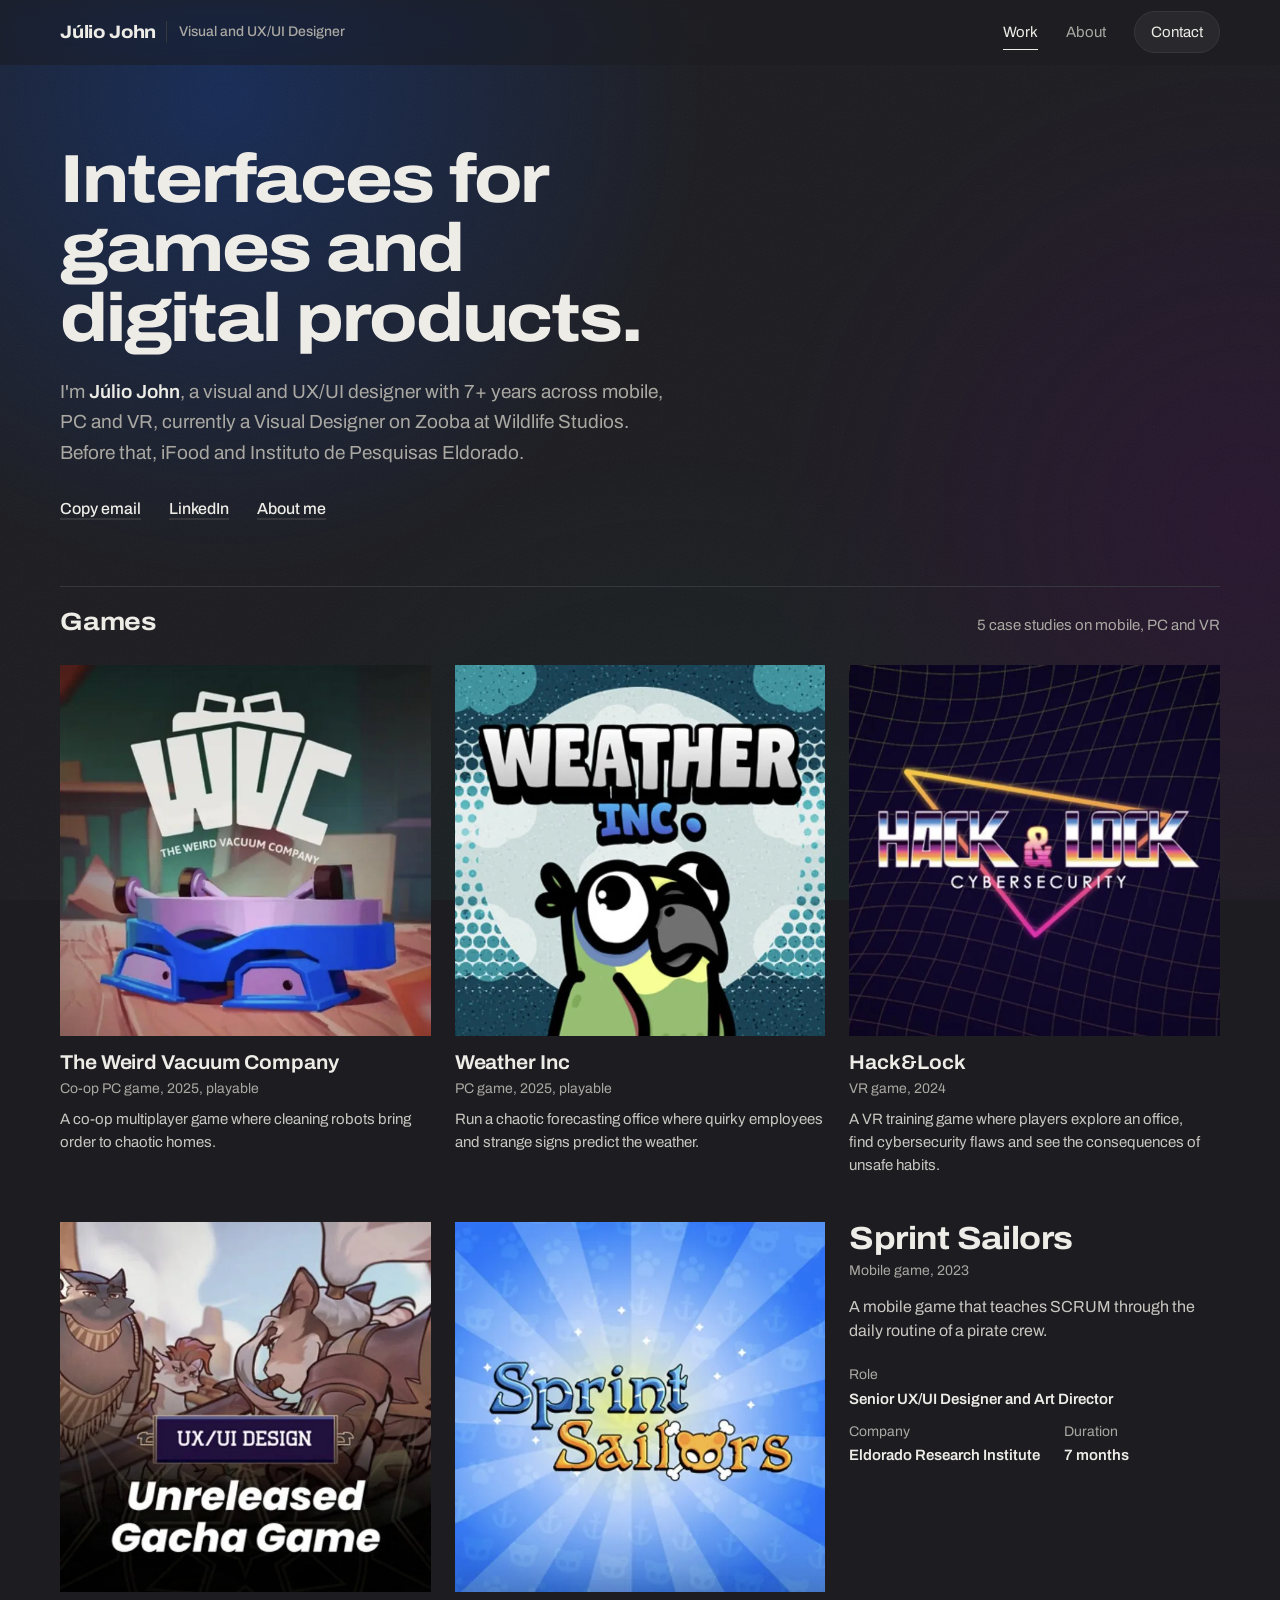
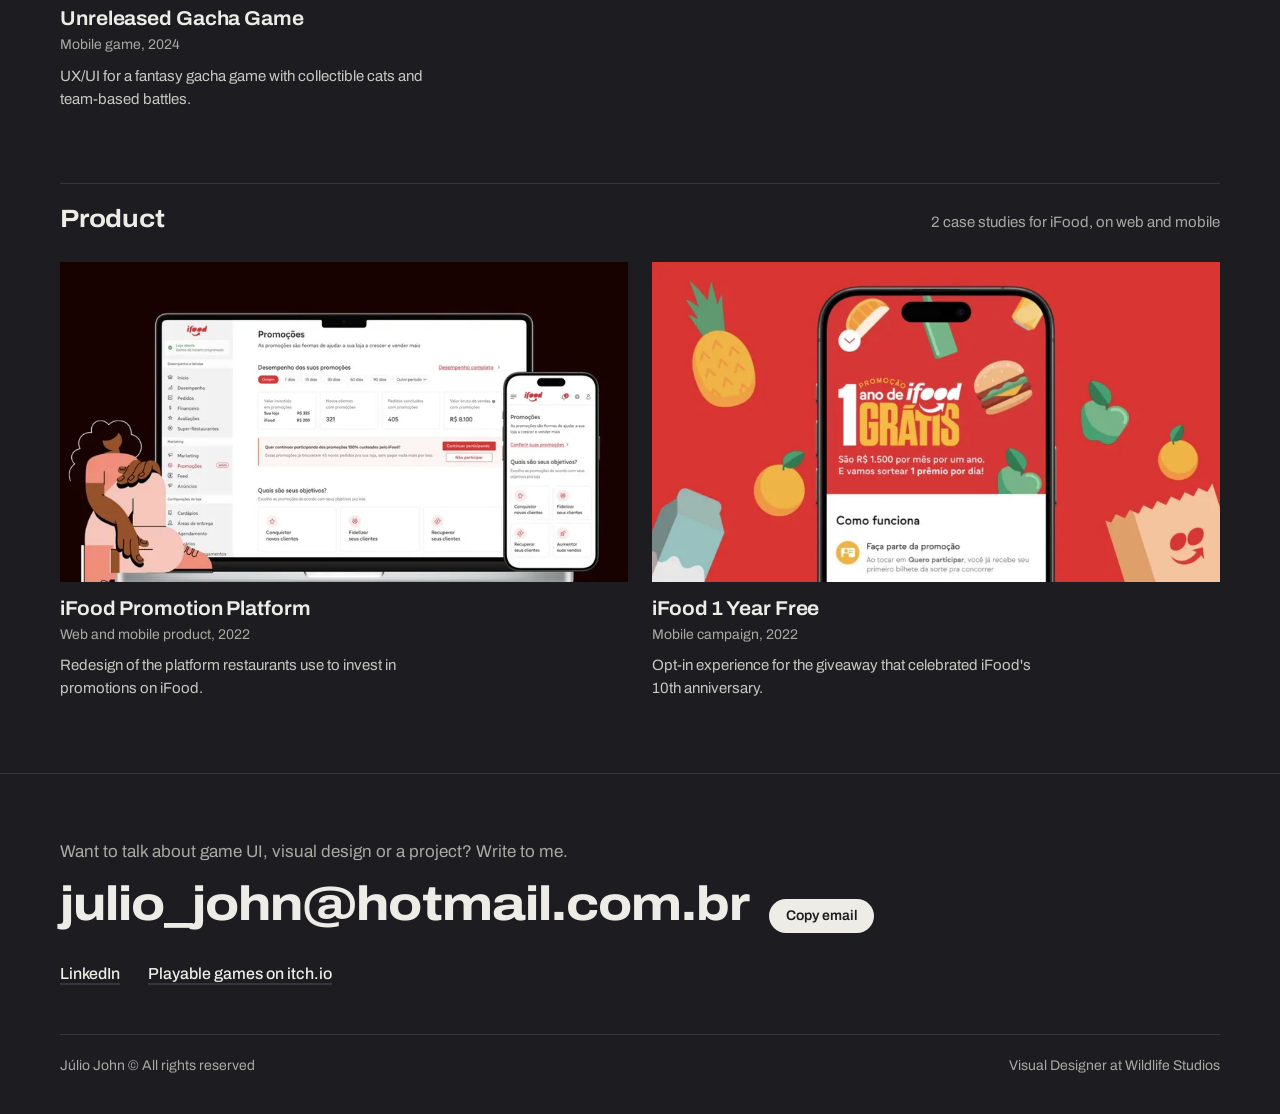
==== commit fd68e2ca: "Remove the color dot next to the name in the header Co-Authored-By: Claude Opus 5.5 <noreply@anthrop" ====
--- a/index.html
+++ b/index.html
@@ -55,10 +55,6 @@
 .head.open{background:var(--ground)}
 .head .bar{display:flex;align-items:center;justify-content:space-between;gap:16px;min-height:64px}
 .mark{display:inline-flex;align-items:center;gap:10px;text-decoration:none;font-weight:750;font-size:18px;font-stretch:112%;letter-spacing:-.01em;min-width:0}
-.mark i{flex:none;width:9px;height:9px;border-radius:50%;background:#7db4ff;box-shadow:0 0 8px currentColor;color:#7db4ff;animation:dot 16s linear infinite;transition:transform .3s var(--ease)}
-.mark:hover i{transform:scale(1.35)}
-.on-case .mark i{animation:none;background:var(--ink);color:var(--ink)}
-@keyframes dot{0%,100%{background:#7db4ff;color:#7db4ff}25%{background:#ff7cbd;color:#ff7cbd}50%{background:#4ff0b4;color:#4ff0b4}75%{background:#ffc94d;color:#ffc94d}}
 .mark small{font-weight:500;font-size:14px;font-stretch:100%;letter-spacing:0;color:var(--dim);padding-left:12px;border-left:1px solid var(--rule);white-space:nowrap}
 @media (max-width:900px){.mark small{display:none}}
 .nav{display:flex;align-items:center;gap:28px;font-size:15px}
@@ -275,7 +271,7 @@
 <div class="ambient" aria-hidden="true"><i></i><i></i><i></i></div><div class="grain" aria-hidden="true"></div>
 <header class="head">
   <div class="wrap bar">
-    <a class="mark" href="#work"><i aria-hidden="true"></i>Júlio John<small>Visual and UX/UI Designer</small></a>
+    <a class="mark" href="#work">Júlio John<small>Visual and UX/UI Designer</small></a>
     <nav class="nav" aria-label="Main">
       <a href="#work" data-nav="work">Work</a>
       <a href="#about" data-nav="about">About</a>
@@ -639,7 +635,7 @@
 function render(id){
   const p=P.find(x=>x.id===id);
   closeDrawer();if(viewer.open)viewer.close();
-  onCase=!!p;bar.style.transform="scaleX(0)";root.classList.toggle("on-case",onCase);
+  onCase=!!p;bar.style.transform="scaleX(0)";
   if(!p){root.style.setProperty("--ink","#eeece7");root.style.setProperty("--band","#26262c")}
   document.querySelectorAll("[data-nav]").forEach(a=>{const on=(a.dataset.nav==="about")===(id==="about");on?a.setAttribute("aria-current","page"):a.removeAttribute("aria-current")});
   /* A content error in one case must never leave a blank or stuck page: fall back to the home list */
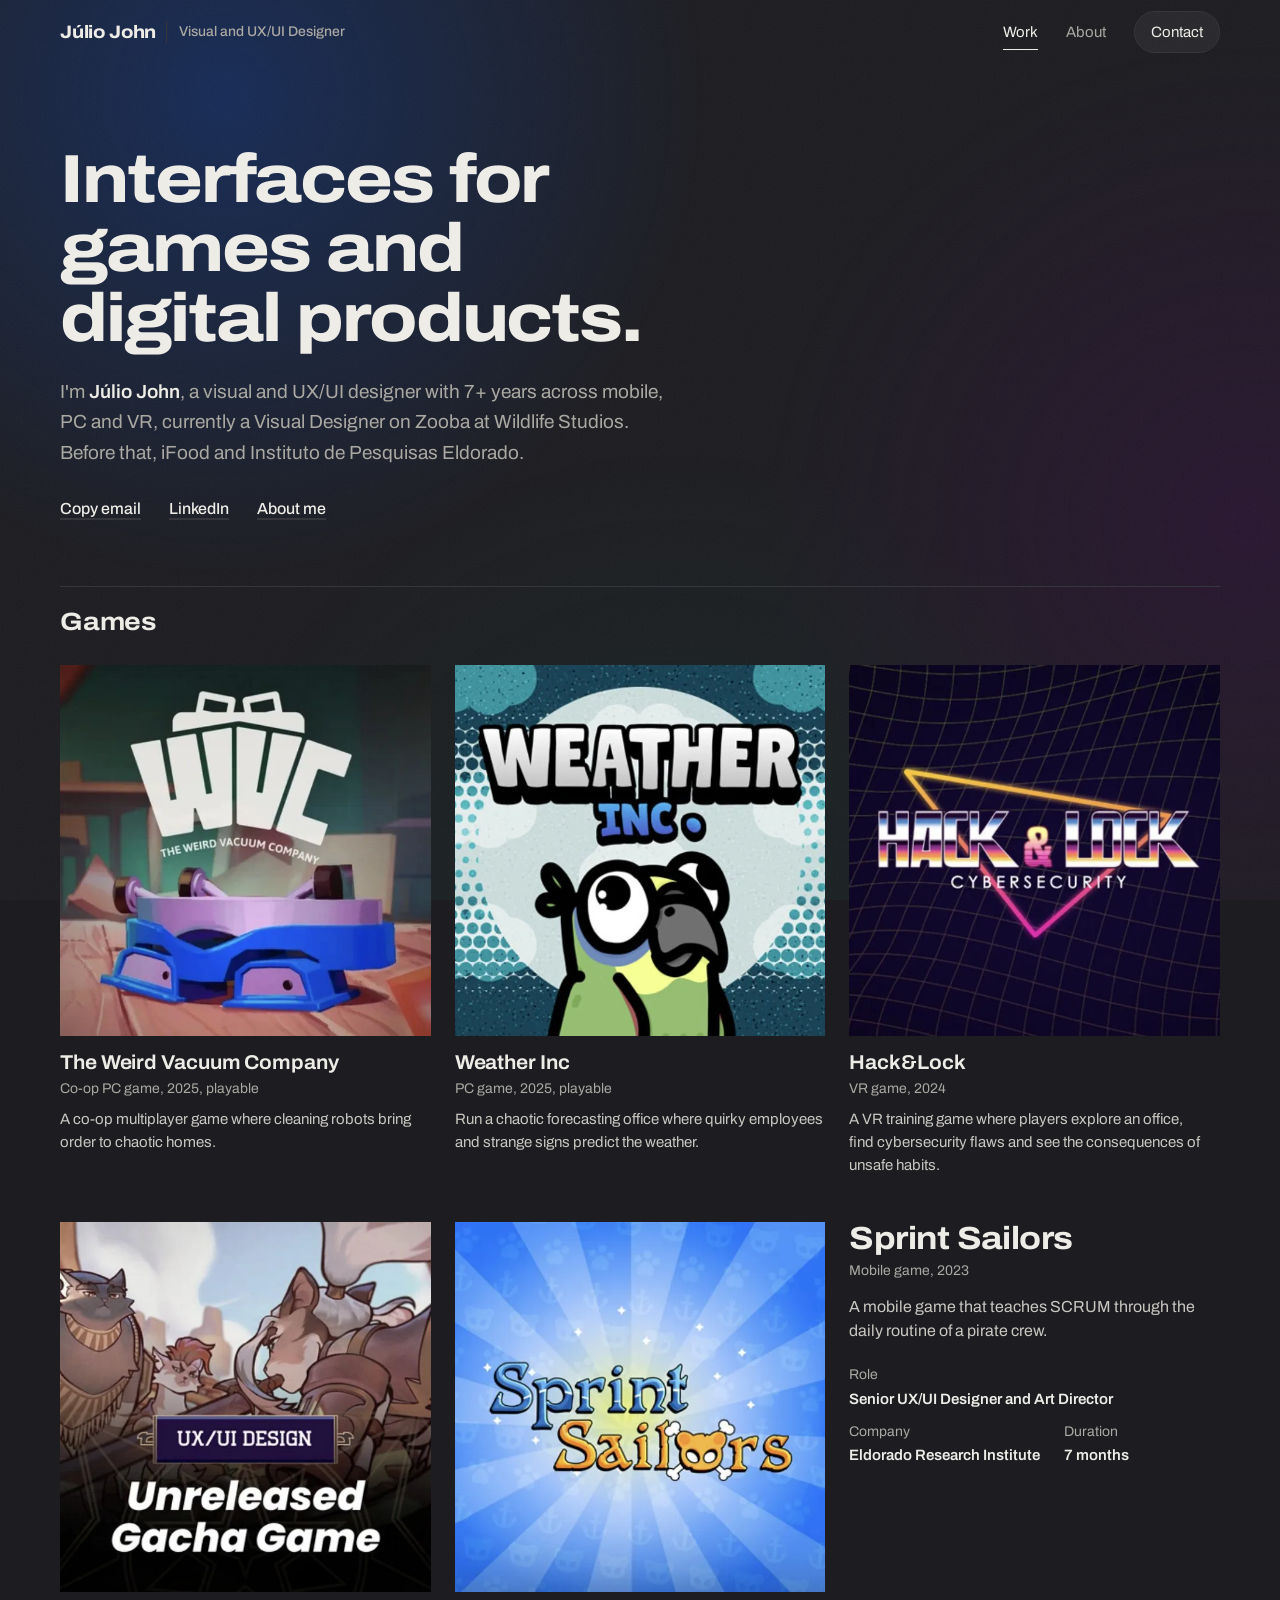
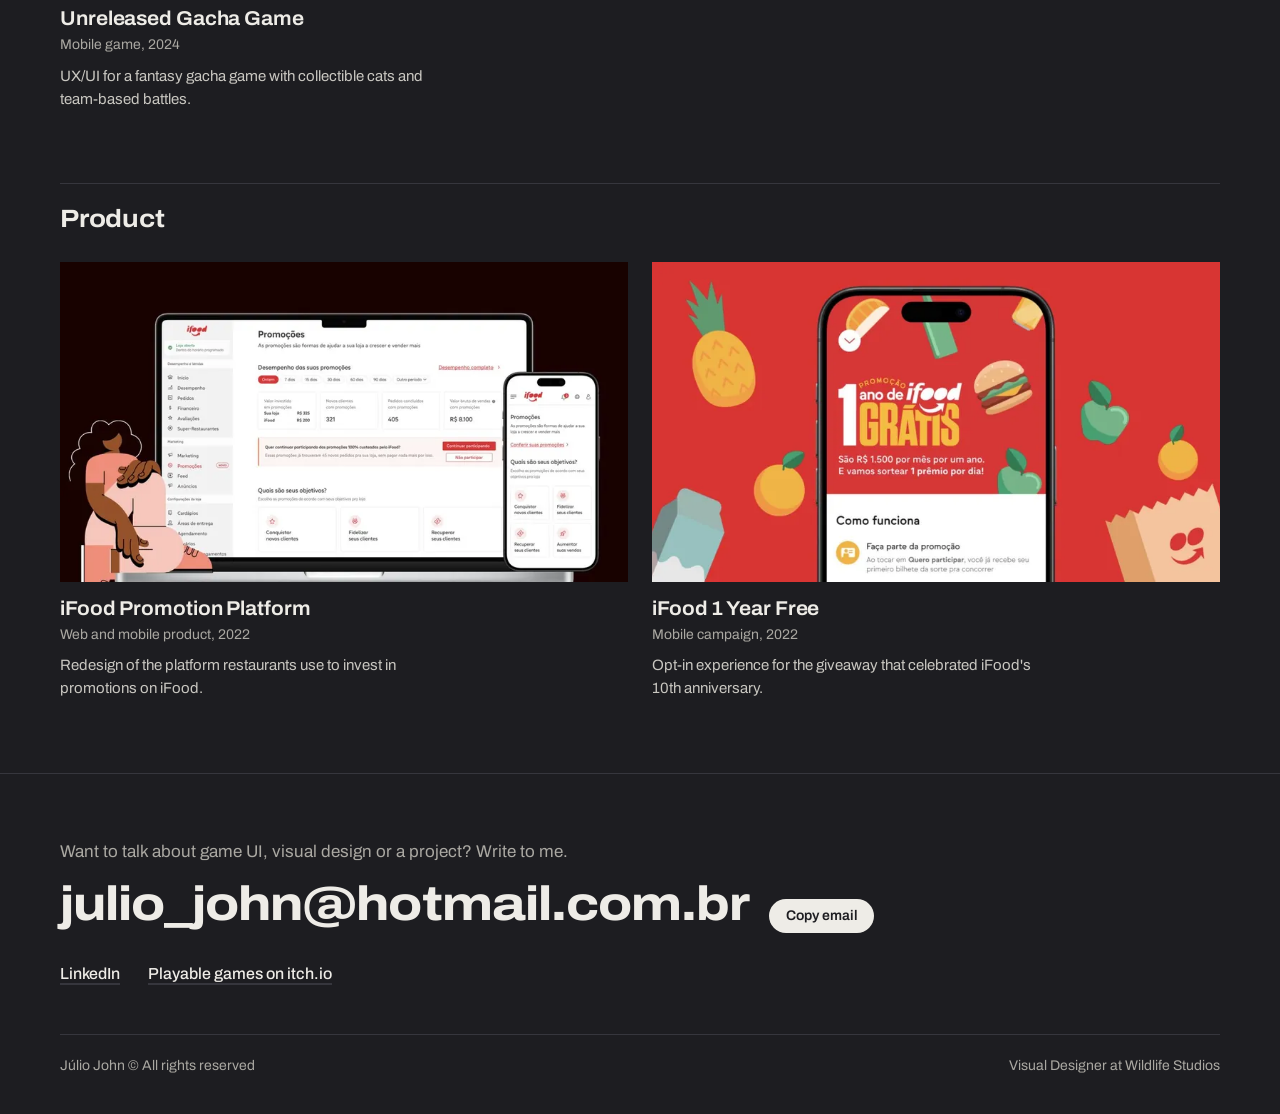
==== commit 47a40434: "Solid header on scroll, more top space on phones, drop group subtitles The translucent header let bl" ====
--- a/index.html
+++ b/index.html
@@ -45,14 +45,10 @@
 button.link{background:none;border:0;padding:0;font:inherit;cursor:pointer}
 
 /* Header */
-/* Frosted bar over the ambient field: transparent at the top of the page, a hairline appears once content scrolls under it. Solid where backdrop blur is missing. */
-.head{position:sticky;top:env(safe-area-inset-top,0px);z-index:30;background:var(--ground);border-bottom:1px solid transparent;transition:border-color .3s,background-color .3s}
-@supports ((-webkit-backdrop-filter:blur(1px)) or (backdrop-filter:blur(1px))){
-  .head{background:color-mix(in srgb,var(--ground) 62%,transparent);-webkit-backdrop-filter:blur(10px) saturate(160%);backdrop-filter:blur(10px) saturate(160%)}
-  .head.stuck{background:color-mix(in srgb,var(--ground) 78%,transparent)}
-}
+/* Header: clear at the very top so the ambient field runs behind the name; once content scrolls under it the bar turns solid with a hairline, so text never shows through. */
+.head{position:sticky;top:env(safe-area-inset-top,0px);z-index:30;background:transparent;border-bottom:1px solid transparent;transition:border-color .25s,background-color .25s}
+.head.stuck,.head.open{background:var(--ground)}
 .head.stuck{border-bottom-color:var(--rule)}
-.head.open{background:var(--ground)}
 .head .bar{display:flex;align-items:center;justify-content:space-between;gap:16px;min-height:64px}
 .mark{display:inline-flex;align-items:center;gap:10px;text-decoration:none;font-weight:750;font-size:18px;font-stretch:112%;letter-spacing:-.01em;min-width:0}
 .mark small{font-weight:500;font-size:14px;font-stretch:100%;letter-spacing:0;color:var(--dim);padding-left:12px;border-left:1px solid var(--rule);white-space:nowrap}
@@ -82,12 +78,11 @@
 .hero p{margin:0 0 28px;max-width:56ch;color:var(--dim);font-size:clamp(17px,1.5vw,19px);line-height:1.6}
 .hero p b{color:var(--text);font-weight:600}
 .inline-links{display:flex;flex-wrap:wrap;gap:12px 28px;font-size:16px;font-weight:500}
-@media (max-width:720px){.hero{padding-block:48px 40px}}
+@media (max-width:720px){.hero{padding-block:64px 40px}}
 
 .group{padding-bottom:72px}
 .group-head{display:flex;align-items:baseline;justify-content:space-between;gap:6px 16px;flex-wrap:wrap;border-top:1px solid var(--rule);padding-top:20px;margin-bottom:28px}
 .group-head h2{margin:0;font-weight:700;font-stretch:112%;font-size:25px;line-height:1.2;letter-spacing:-.01em}
-.group-head p{margin:0;color:var(--dim);font-size:15px}
 
 .grid{display:grid;grid-template-columns:repeat(3,minmax(0,1fr));gap:44px 24px}
 .grid.product{grid-template-columns:repeat(2,minmax(0,1fr))}
@@ -463,11 +458,11 @@
     </div>
   </section>
   <section class="wrap group" aria-labelledby="g-games">
-    <div class="group-head"><h2 id="g-games">Games</h2><p>${games.length} case studies on mobile, PC and VR</p></div>
+    <div class="group-head"><h2 id="g-games">Games</h2></div>
     <div class="grid">${games.map((p,i)=>card(p,i,false)).join("")}</div>
   </section>
   <section class="wrap group" aria-labelledby="g-product">
-    <div class="group-head"><h2 id="g-product">Product</h2><p>${product.length} case studies for iFood, on web and mobile</p></div>
+    <div class="group-head"><h2 id="g-product">Product</h2></div>
     <div class="grid product">${product.map((p,i)=>card(p,i+games.length,true)).join("")}</div>
   </section>`;
 }
@@ -624,7 +619,7 @@
 
 /* Header hairline once content scrolls under it */
 const stick=()=>head.classList.toggle("stuck",scrollY>8);
-addEventListener("scroll",stick,{passive:true});
+addEventListener("scroll",stick,{passive:true});stick();
 
 /* Reading progress on case pages */
 const bar=document.getElementById("progress");let onCase=false,tick=false;
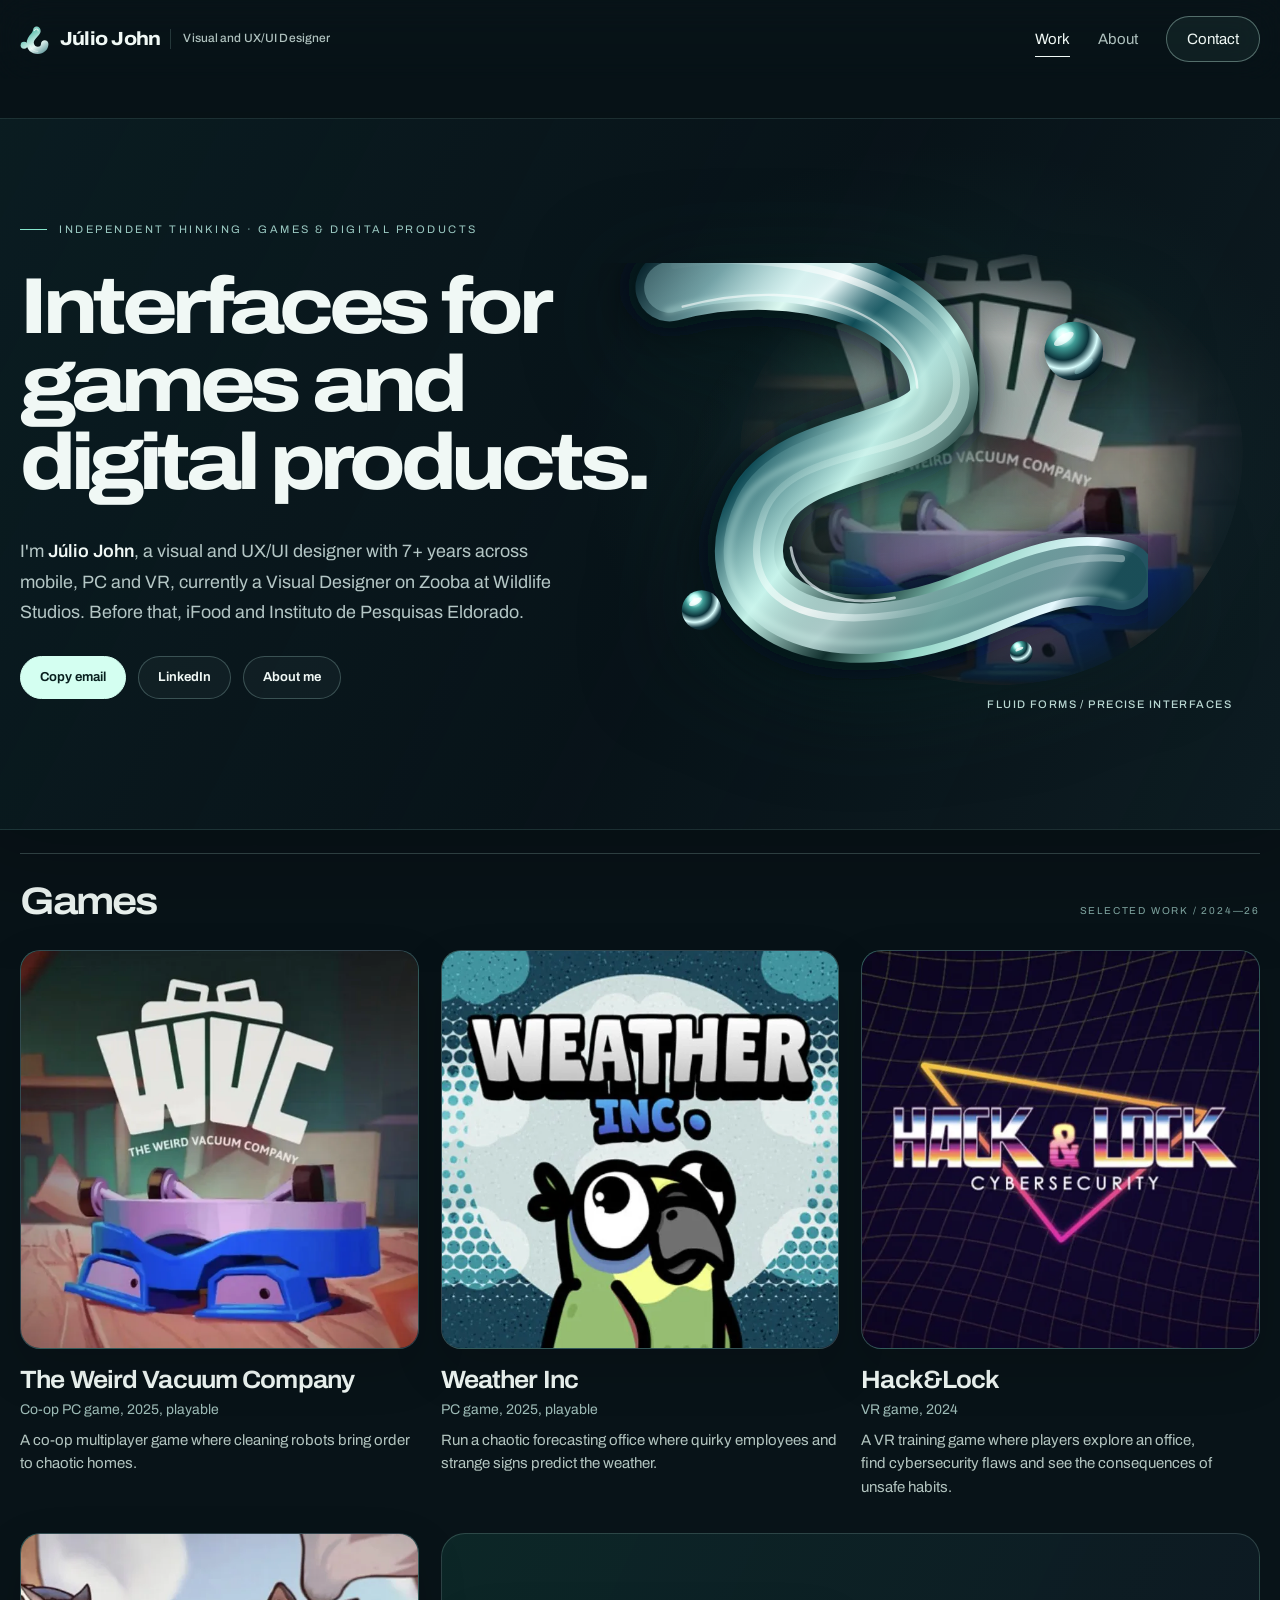
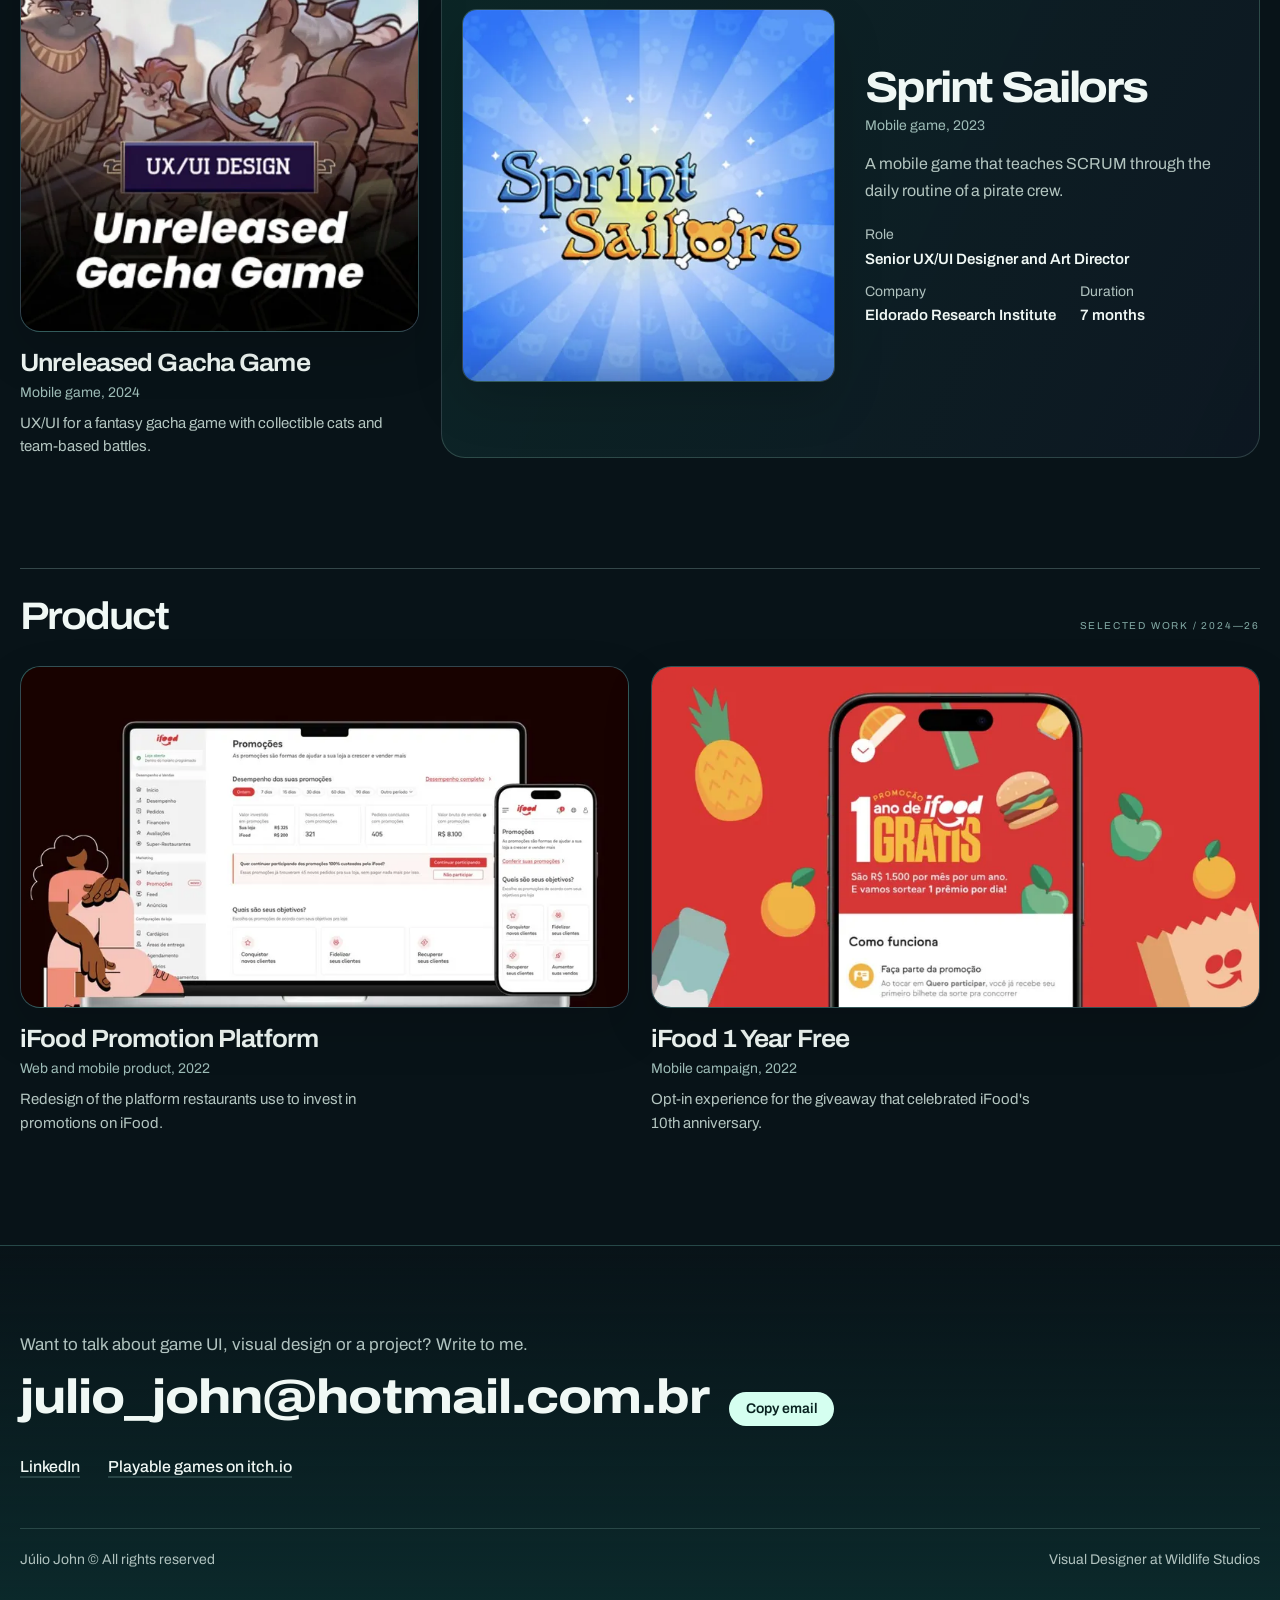
==== commit d8ec6a9b: "Enable organic design experiment on test branch only" ====
--- a/index.html
+++ b/index.html
@@ -261,6 +261,7 @@
 
 @media (prefers-reduced-motion:reduce){*,*::before,*::after{animation:none!important;transition:none!important}}
 </style>
+<link rel="stylesheet" href="organic.css">
 </head>
 <body>
 <div class="ambient" aria-hidden="true"><i></i><i></i><i></i></div><div class="grain" aria-hidden="true"></div>
@@ -704,5 +705,7 @@
 </script>
 
 
+<script src="organic.js"></script>
+<script>render(current);</script>
 </body>
 </html>
--- a/organic.css
+++ b/organic.css
@@ -0,0 +1,105 @@
+/* EXPERIMENTAL ORGANIC — reversible art-direction layer.
+   Original portfolio content, routes and project images remain untouched. */
+:root{--ground:#081318;--raised:#102229;--rule:rgba(190,241,230,.17);--text:#f0f8f5;--dim:#b0c2bf;--band:#0b2927;--ink:#7ce2c5;--wrap:1380px;--a1:#084b42;--a2:#163650;--a3:#423253;color-scheme:dark}
+html{scroll-behavior:smooth}body{background:#081318;overflow-x:hidden}
+.ambient{background:radial-gradient(ellipse at 72% 12%,#0a393b 0%,transparent 42%),radial-gradient(ellipse at 8% 60%,#0a1b35 0%,transparent 46%),#081318}
+.ambient i{opacity:.2}.grain{opacity:.026}
+.head{backdrop-filter:blur(22px);-webkit-backdrop-filter:blur(22px)}
+.head.stuck,.head.open{background:rgba(8,19,24,.92)}
+.head .bar{min-height:78px}
+.mark{font-size:19px;font-weight:760;letter-spacing:-.04em}
+.mark::before{content:"";display:block;width:30px;height:30px;background:url("organic/mark.svg") center/contain no-repeat}
+.mark small{font-size:12px;letter-spacing:.01em}
+.nav button[data-contact],.email button,.vbar button{border-radius:999px}
+.nav button[data-contact]{border-color:rgba(211,255,244,.35);background:rgba(145,240,222,.06);padding:10px 20px}
+.nav button[data-contact]:hover{background:#d8fff5;color:#081318}
+#app{position:relative}
+.organic-hero{position:relative;isolation:isolate;min-height:min(790px,86svh);display:grid;grid-template-columns:minmax(0,1.08fr) minmax(0,.92fr);align-items:center;gap:2vw;padding-block:100px 112px}
+.organic-hero::before{content:"";position:absolute;inset:5% -4% 3%;z-index:-2;border:1px solid rgba(183,255,237,.11);border-radius:26px;background:linear-gradient(117deg,rgba(15,47,51,.36),rgba(12,22,33,.12) 55%,rgba(26,52,59,.3));box-shadow:0 36px 110px rgba(0,0,0,.2)}
+.organic-hero::after{content:"";position:absolute;z-index:-1;width:58%;height:80%;right:-3%;top:8%;background:radial-gradient(ellipse,#2c7b6a2c,transparent 70%);pointer-events:none}
+.hero-copy{position:relative;z-index:3;max-width:660px}
+.hero-eyebrow{display:flex;align-items:center;gap:12px;font-size:11px;letter-spacing:.23em;text-transform:uppercase;color:#9ac8c1;margin-bottom:30px}
+.hero-eyebrow::before{content:"";width:27px;height:1px;background:#86e5cc}
+.organic-hero h1{font-size:clamp(50px,6.2vw,102px);font-weight:760;font-stretch:115%;line-height:.98;letter-spacing:-.068em;max-width:12ch;margin:0 0 34px;text-wrap:balance}
+.organic-hero h1 em{font-style:normal;color:#b9fff0}
+.organic-hero p{max-width:54ch;font-size:clamp(15px,1.4vw,18px);color:#b4c6c5;line-height:1.72}
+.organic-hero .inline-links{margin-top:28px;gap:12px}
+.organic-hero .inline-links>*{display:inline-flex;align-items:center;justify-content:center;min-height:43px;padding:10px 19px;border:1px solid rgba(200,250,240,.23);border-radius:999px;text-decoration:none;font-size:13px;font-weight:650;background:rgba(222,255,250,.035);transition:background .2s,border-color .2s,transform .2s}
+.organic-hero .inline-links>*:hover{background:rgba(178,250,226,.13);border-color:#a9f5df;transform:translateY(-2px)}
+.organic-hero .inline-links>*:first-child{background:#d4fff1;color:#09201f;border-color:#d4fff1}
+.hero-art{position:relative;align-self:stretch;min-height:440px;pointer-events:none}
+.hero-art .art-landscape{position:absolute;inset:13% 3% 10% 7%;width:90%;height:77%;object-fit:cover;border-radius:49% 51% 48% 52% / 46% 46% 54% 54%;opacity:.86;filter:saturate(.86) contrast(1.07);mask-image:radial-gradient(ellipse,#000 43%,transparent 75%)}
+.hero-art .art-ribbon{position:absolute;inset:-10% -18% -12% -20%;width:136%;height:124%;object-fit:contain;filter:drop-shadow(0 25px 50px #021717a8);animation:organicFloat 13s ease-in-out infinite alternate}
+.hero-art .art-caption{position:absolute;bottom:5%;right:5%;font:500 11px/1.5 var(--f);letter-spacing:.13em;text-transform:uppercase;color:#b9d7d2;text-align:right}
+@keyframes organicFloat{from{transform:translate3d(0,0,0) rotate(-3deg)}to{transform:translate3d(0,-17px,0) rotate(3deg)}}
+.organic-wordmark{font-weight:760;letter-spacing:-.08em;font-size:clamp(48px,7vw,108px);line-height:.82;max-width:7ch;margin:0 0 28px}
+.organic-wordmark span{display:block}
+.organic-wordmark span:last-child{padding-left:.75em}
+.organic-wordmark .dot{color:#8cebd0}
+.group{padding-bottom:110px}
+.group-head{border-color:rgba(210,255,245,.22);padding-top:24px;margin-bottom:26px}
+.group-head h2{font-size:clamp(27px,3vw,42px);font-weight:650;letter-spacing:-.05em}
+.group-head::after{content:"SELECTED WORK  /  2024—26";font-size:10px;letter-spacing:.18em;color:#83aaa5;margin-left:auto}
+.grid{gap:34px 22px}
+.item{gap:16px}
+.item .thumb{border:1px solid rgba(196,249,232,.17);border-radius:20px;overflow:hidden;background:linear-gradient(140deg,#143c3e,#151b2b);box-shadow:0 20px 50px rgba(0,0,0,.15)}
+.item .thumb img{transition:transform .65s var(--ease),filter .35s}
+.item:hover .thumb img{transform:scale(1.045)}
+.item h3{font-size:clamp(19px,2vw,25px);letter-spacing:-.035em}
+.item .kind{color:#9ebcb7}
+.item .lede{color:#b3c5c0}
+.item.lead{grid-column:span 2;gap:30px;align-items:center;padding:20px;border:1px solid rgba(192,244,227,.18);border-radius:24px;background:linear-gradient(115deg,rgba(18,59,55,.5),rgba(16,26,39,.64));}
+.item.lead .thumb{border-radius:15px}
+.item.lead h3{font-size:clamp(26px,3.4vw,46px);letter-spacing:-.05em}
+.item.lead .lede{line-height:1.7}
+.item .facts-line b{color:#d6fff3}
+.organic-case .case-head{position:relative;min-height:420px;align-items:center;grid-template-columns:minmax(0,1fr) minmax(260px,.9fr);gap:7%;padding-block:70px 100px}
+.organic-case .case-head::before{content:"";position:absolute;z-index:-2;inset:20px -3%;border:1px solid rgba(182,250,233,.13);border-radius:25px;background:linear-gradient(115deg,rgba(15,50,52,.4),rgba(10,28,37,.1))}
+.organic-case .case-head::after{content:"";position:absolute;z-index:0;pointer-events:none;right:-3%;top:-14%;width:62%;height:128%;background:url("organic/liquid-ribbon.svg") center/contain no-repeat;filter:drop-shadow(0 18px 35px #0007);opacity:.88;animation:organicFloat 16s ease-in-out infinite alternate}
+.organic-case .case-head>div{position:relative;z-index:2}
+.organic-case .case-head .back{position:relative;z-index:3;align-self:start}
+.organic-case .case-head h1{font-size:clamp(46px,5.5vw,84px);letter-spacing:-.06em}
+.organic-case .case-head .cover{width:100%;max-width:430px;aspect-ratio:1.15;justify-self:center;object-fit:cover;border-radius:30% 70% 60% 40% / 48% 43% 57% 52%;box-shadow:0 35px 75px #0007;position:relative;z-index:1}
+.organic-case .case-head .lede{line-height:1.7}
+.organic-case .band{background:linear-gradient(115deg,color-mix(in srgb,var(--band) 82%,#07171c),#092225);border-top:1px solid rgba(181,247,228,.16);border-bottom:1px solid rgba(181,247,228,.13)}
+.organic-case .band .wrap{padding-block:58px 68px}
+.organic-case .facts{gap:25px}
+.organic-case .story h3{color:#8df5d6}
+.organic-case .board button{overflow:hidden;border-radius:18px;border:1px solid rgba(198,255,240,.13)}
+.organic-case .board img{background:#0c2328}
+.organic-case .board figcaption{color:#a5c0b9}
+.organic-case .next{background:linear-gradient(110deg,var(--nb),#0a1e26)}
+.organic-case .details{border-color:rgba(196,250,233,.2)}
+.contact{background:linear-gradient(180deg,transparent,#0b292b);border-color:rgba(194,246,235,.15)}
+.contact .wrap{padding-block:85px 38px}
+.email button{background:#d5fff0;color:#082220}
+.organic-case .side{backdrop-filter:blur(12px);background:#102c30d9}
+@media(max-width:980px){.organic-hero{min-height:620px;padding-block:80px}.organic-hero h1{font-size:clamp(48px,6.6vw,74px)}.hero-art{min-height:390px}}
+@media(max-width:720px){
+ .head .bar{min-height:68px}
+ .mark::before{width:26px;height:26px}
+ .organic-hero{display:flex;flex-direction:column;align-items:stretch;gap:0;min-height:0;padding-block:66px 30px}
+ .organic-hero::before{inset:12px 10px 10px;border-radius:22px}
+ .hero-copy{order:1}
+ .organic-hero h1{font-size:clamp(43px,9vw,66px);max-width:13ch;margin-bottom:22px}
+ .organic-hero p{font-size:16px;line-height:1.7}
+ .hero-art{order:0;min-height:250px;height:40vh;max-height:390px}
+ .hero-art .art-landscape{inset:8% 12% 12% 12%;width:76%;height:80%}
+ .hero-art .art-ribbon{inset:-22% -12%;width:124%;height:144%}
+ .hero-art .art-caption{bottom:2%;right:4%}
+ .organic-hero .inline-links{gap:8px;margin-bottom:22px}
+ .organic-hero .inline-links>*{font-size:12px;padding:8px 14px;min-height:40px}
+ .group{padding-bottom:68px}
+ .group-head::after{font-size:9px}
+ .item.lead{grid-column:span 2;grid-template-columns:1fr;padding:12px;gap:16px}
+ .item.lead .thumb{aspect-ratio:16/10}
+ .item.lead>div:last-child{padding:0 5px 8px}
+ .organic-case .case-head{grid-template-columns:1fr;min-height:0;gap:20px;padding-block:35px 65px}
+ .organic-case .case-head .back{grid-column:1}
+ .organic-case .case-head::after{width:100%;height:65%;top:26%;right:-12%;opacity:.72}
+ .organic-case .case-head .cover{grid-row:auto;width:min(80%,340px);aspect-ratio:1.2;justify-self:end;margin-top:8px}
+ .organic-case .case-head h1{font-size:clamp(39px,9vw,62px)}
+ .organic-case .band .wrap{padding-block:38px 46px}
+}
+@media(max-width:400px){.organic-hero h1{font-size:43px}.hero-art{min-height:210px}.group-head::after{display:none}}
+@media(prefers-reduced-motion:reduce){.hero-art .art-ribbon,.organic-case .case-head::after{animation:none!important}html{scroll-behavior:auto}}
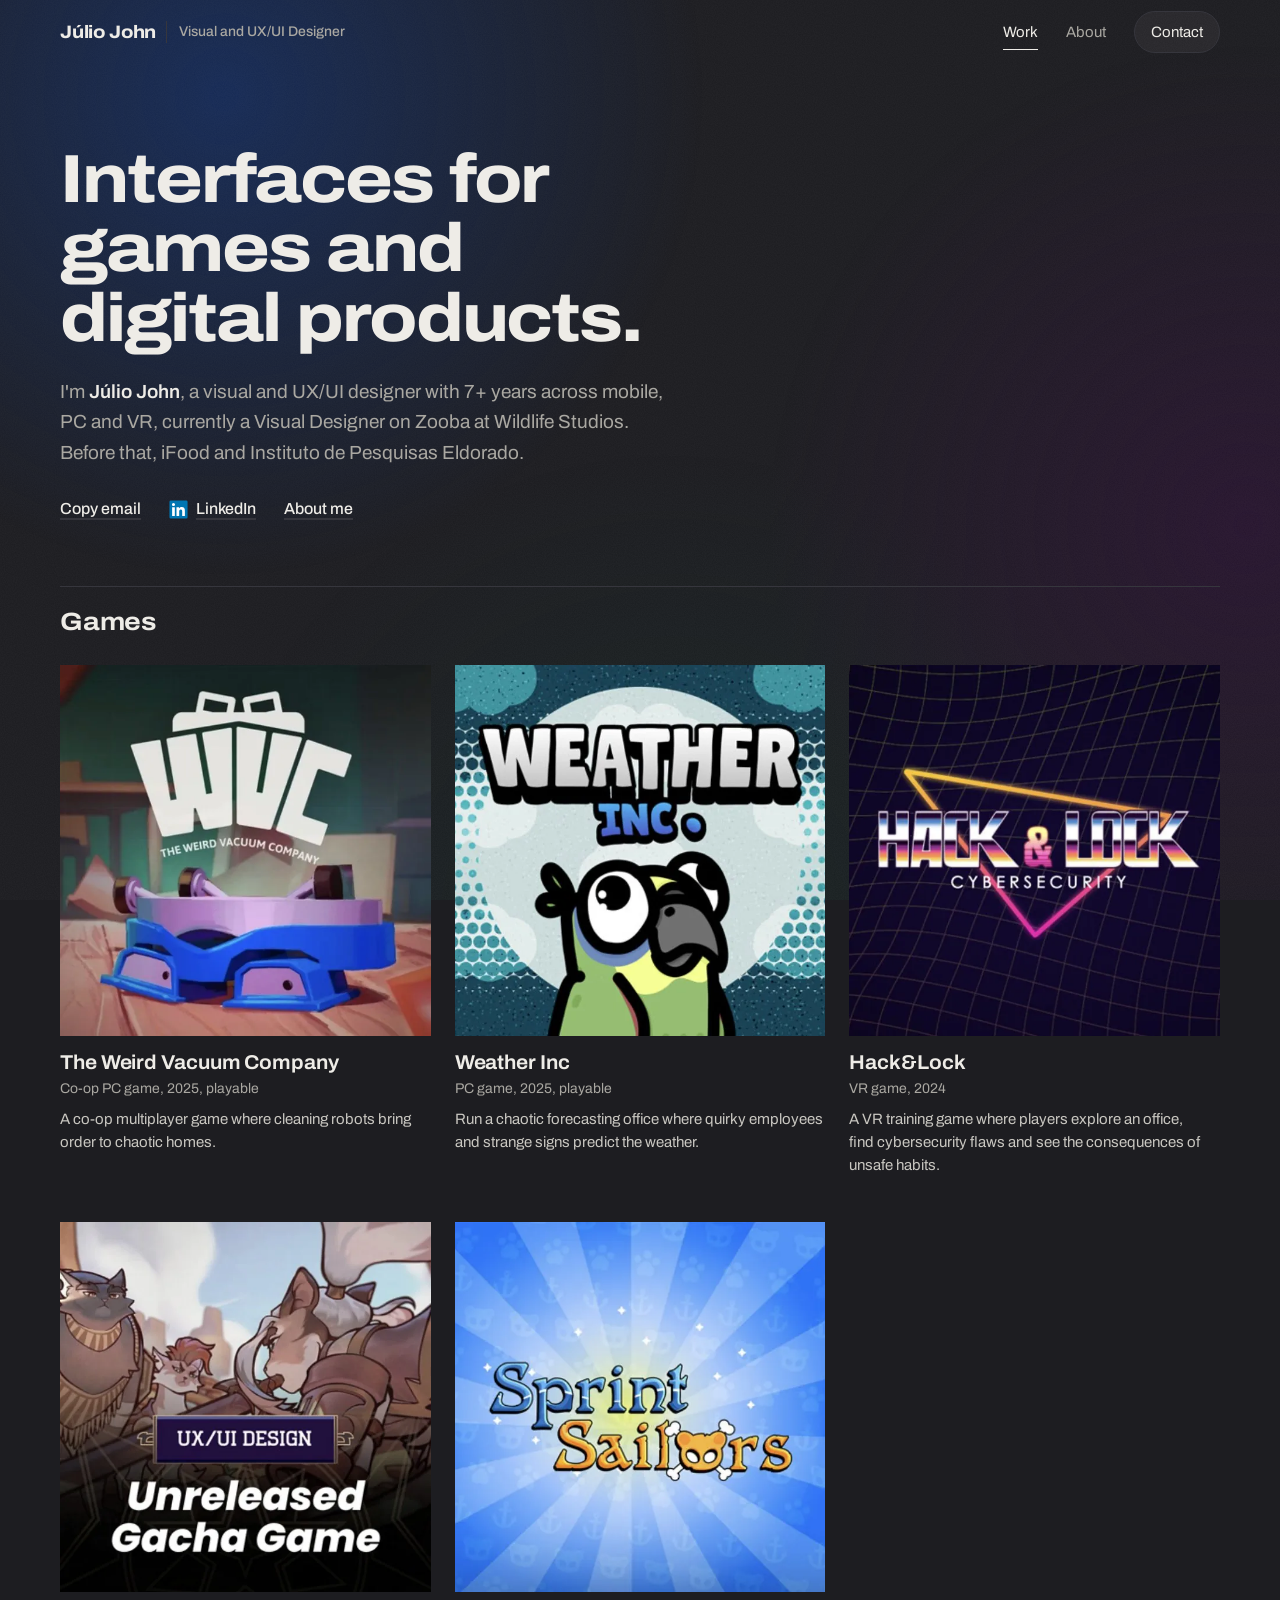
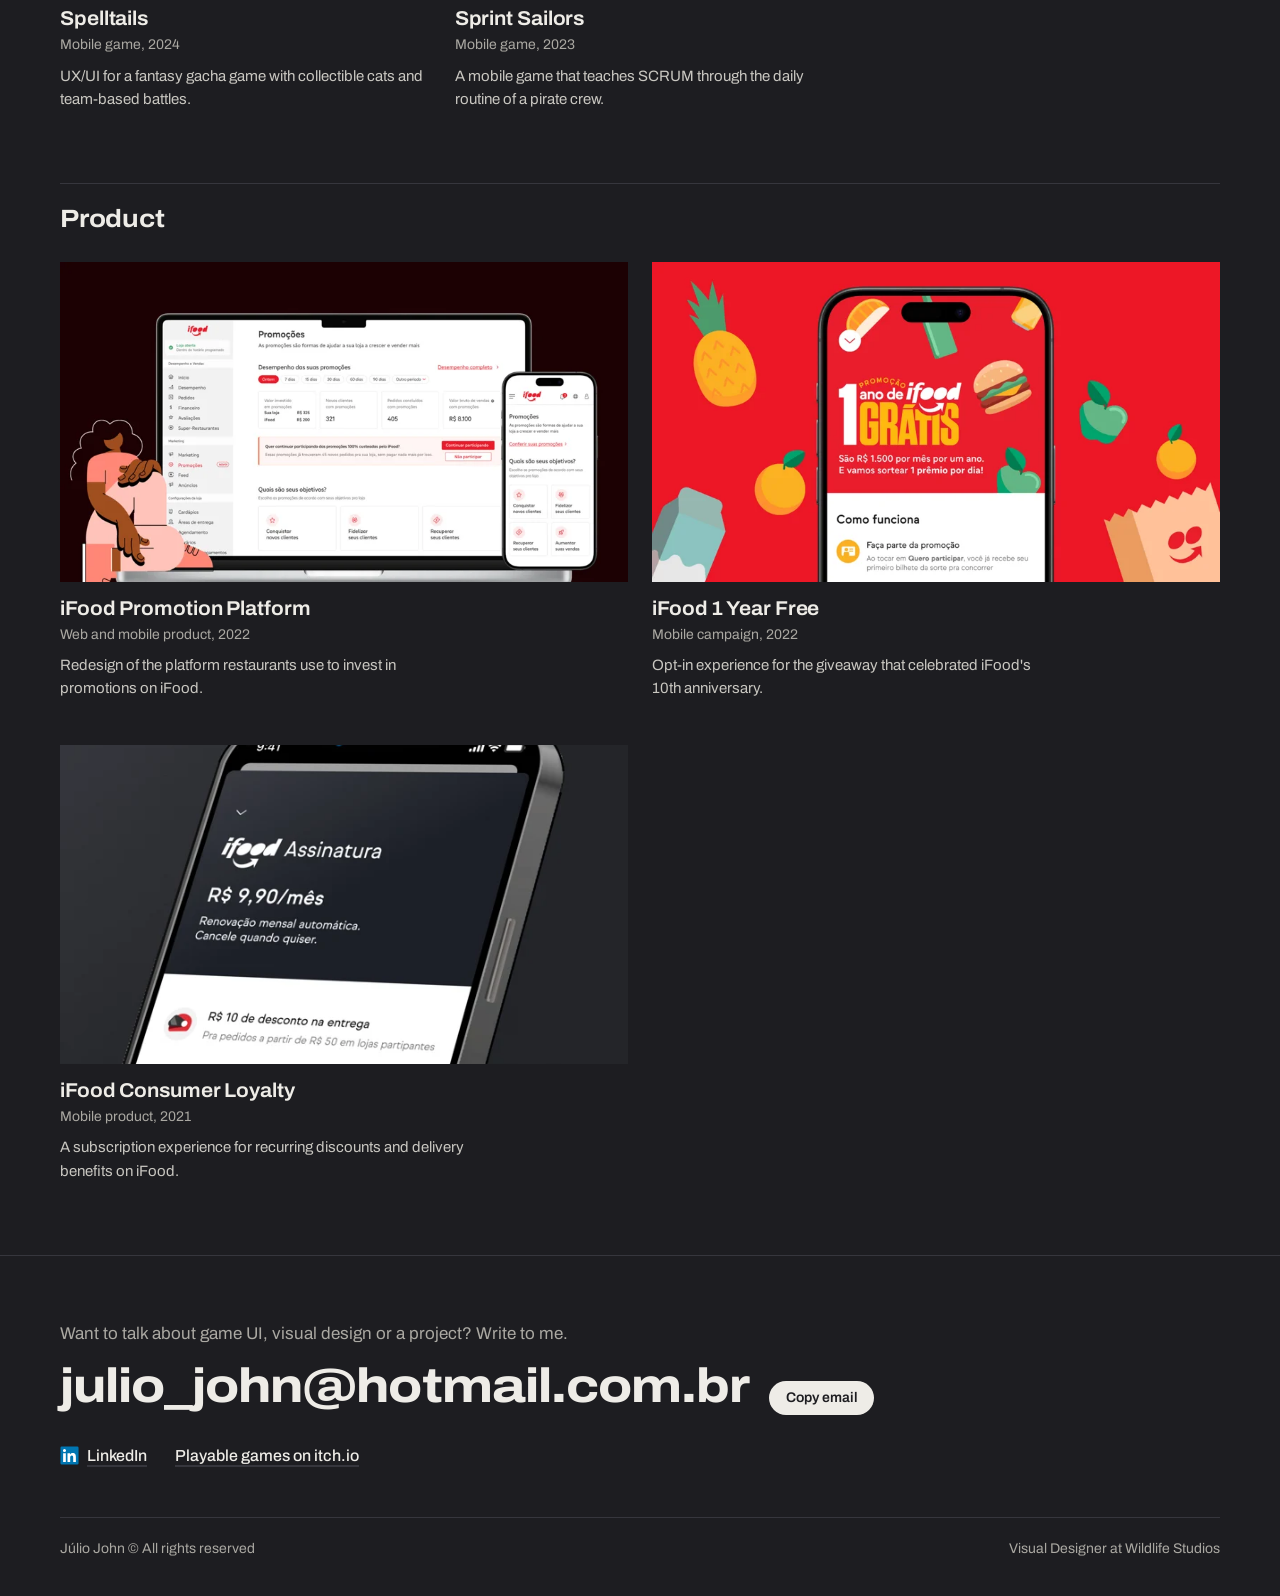
==== commit 5e83062f: "Complete iFood cases and refine portfolio navigation and presentation" ====
--- a/index.html
+++ b/index.html
@@ -128,18 +128,22 @@
 @media (max-width:720px){.case-head{grid-template-columns:1fr;gap:20px}.case-head .cover{grid-row:2;width:96px}.case-head .lede{font-size:17px}}
 
 .band{background:var(--band);color:#fff;margin-bottom:64px}
-.band .wrap{padding-block:40px 44px;display:grid;gap:36px}
-.facts{margin:0;display:grid;grid-template-columns:repeat(auto-fit,minmax(min(100%,160px),1fr));gap:18px 28px;padding-bottom:30px;border-bottom:1px solid rgba(255,255,255,.18)}
+.band .wrap{padding-block:26px 28px;display:grid;gap:22px}
+.facts{margin:0;display:grid;grid-template-columns:repeat(auto-fit,minmax(min(100%,128px),1fr));gap:14px 16px;padding-bottom:20px;border-bottom:1px solid rgba(255,255,255,.18)}
 .facts dt{font-size:13px;color:rgba(255,255,255,.66)}
-.facts dd{margin:2px 0 0;font-weight:600;font-size:16px;line-height:1.35}
-.story{display:grid;grid-template-columns:repeat(3,minmax(0,1fr));gap:32px}
-.story h3{margin:0 0 10px;font-size:15px;font-weight:700;font-stretch:112%;color:var(--ink)}
-.story p,.story ul{margin:0;color:rgba(255,255,255,.88);font-size:15.5px}
+.facts dd{margin:2px 0 0;font-weight:600;font-size:15px;line-height:1.35}
+.story{display:grid;grid-template-columns:repeat(3,minmax(0,1fr));gap:24px}
+.story h3{margin:0 0 8px;font-size:15px;font-weight:700;font-stretch:112%;color:var(--ink)}
+.story p,.story ul{margin:0;color:rgba(255,255,255,.88);font-size:15px;line-height:1.5}
 .story ul{padding-left:18px}
-.story li{margin-bottom:6px}
+.story li{margin-bottom:5px}
+.story li:last-child{margin-bottom:0}
 .impact{display:grid;gap:14px}
 .impact div b{display:block;font-weight:760;font-stretch:115%;font-size:28px;line-height:1.05;color:#fff}
 .impact div span{display:block;color:rgba(255,255,255,.78);font-size:14px;line-height:1.4;margin-top:2px}
+.play-button{display:inline-flex;align-items:center;gap:12px;padding:13px 18px;border:1px solid rgba(255,255,255,.35);border-radius:10px;background:rgba(255,255,255,.08);color:#fff;text-decoration:none;font-weight:650;line-height:1.3;transition:background .2s,border-color .2s}
+.play-button:hover{background:rgba(255,255,255,.16);border-color:rgba(255,255,255,.7)}
+.play-button img{width:30px;height:30px;object-fit:contain;flex:none}
 @media (max-width:860px){.story{grid-template-columns:1fr;gap:26px}}
 
 .boards{display:flex;flex-direction:column;gap:64px;align-items:center}
@@ -151,6 +155,7 @@
 .board figcaption{width:100%;max-width:760px;display:grid;grid-template-columns:2.2em minmax(0,1fr);gap:10px;color:var(--dim);font-size:15px;line-height:1.5}
 .board figcaption b{color:var(--ink);font-weight:700;font-variant-numeric:tabular-nums}
 .board figcaption strong{color:var(--text);font-weight:600}
+.board figcaption > span:only-child{grid-column:1/-1}
 
 .details{margin-top:96px;border-top:1px solid var(--rule);padding-block:48px 16px;display:grid;grid-template-columns:minmax(0,1fr) minmax(0,2fr);gap:32px}
 .details h2{margin:0;font-weight:700;font-stretch:112%;font-size:25px;line-height:1.2}
@@ -173,12 +178,13 @@
 .next:hover svg{transform:translateX(6px)}
 @media (max-width:520px){.next img{width:64px;height:64px}.next .wrap{gap:16px}}
 
-.side{position:fixed;top:50%;z-index:20;transform:translateY(-50%);width:44px;height:44px;display:grid;place-items:center;background:var(--raised);border:1px solid var(--rule);color:var(--text);text-decoration:none;border-radius:50%;opacity:.7;transition:opacity .15s}
-.side:hover{opacity:1}
-.side svg{width:18px;height:18px}
-.side.prev{left:max(16px, env(safe-area-inset-left,0px))}
-.side.nxt{right:max(16px, env(safe-area-inset-right,0px))}
-@media (max-width:1340px){.side{display:none}}
+.side{position:fixed;top:50%;z-index:20;transform:translateY(-50%);width:44px;height:64px;display:grid;place-items:center;background:transparent;color:var(--text);text-decoration:none;border-radius:10px;opacity:.65;transition:opacity .15s,background .15s}
+.side:hover,.side:focus-visible{opacity:1;background:rgba(29,29,33,.9)}
+.side svg{width:28px;height:28px;filter:drop-shadow(0 1px 3px rgba(0,0,0,.5))}
+.side.prev{left:max(8px, env(safe-area-inset-left,0px))}
+.side.nxt{right:max(8px, env(safe-area-inset-right,0px))}
+@media (min-width:760px){.case-view #app .wrap{padding-left:max(var(--gl),64px);padding-right:max(var(--gr),64px)}}
+@media (max-width:759px){.side{display:none}}
 
 /* About */
 .about{padding-block:64px 72px;display:grid;grid-template-columns:minmax(0,1fr) minmax(0,1.8fr);gap:48px}
@@ -204,6 +210,15 @@
 .kit{display:grid;grid-template-columns:repeat(2,minmax(0,1fr));gap:24px}
 .kit h3{margin:0 0 8px;font-size:15px;font-weight:600;color:var(--dim)}
 .kit p{margin:0;font-size:16px;line-height:1.7}
+.tool-list{list-style:none;padding:0;margin:0;display:grid;grid-template-columns:repeat(3,minmax(0,1fr));gap:22px 24px}
+.tool-list li{display:flex;align-items:center;gap:12px;min-width:0;font-size:16px}
+.tool-list img{width:30px;height:30px;object-fit:contain;flex:none}
+.tool-list .code-logos{display:flex;align-items:center;width:30px;flex:none}
+.code-logos img{width:18px;height:26px}
+.code-logos img+img{margin-left:-6px}
+.social-link{display:inline-flex;align-items:center;gap:8px}
+.social-link img{width:19px;height:19px;object-fit:contain;flex:none}
+@media(max-width:520px){.tool-list{grid-template-columns:repeat(2,minmax(0,1fr));gap:18px 16px}}
 @media (max-width:860px){.about{grid-template-columns:1fr;gap:16px;padding-block:44px 56px}.about .side-note{display:none}}
 @media (max-width:520px){.timeline > li{grid-template-columns:1fr}.timeline .when{padding-top:0;order:-1}.kit{grid-template-columns:1fr}}
 
@@ -261,7 +276,6 @@
 
 @media (prefers-reduced-motion:reduce){*,*::before,*::after{animation:none!important;transition:none!important}}
 </style>
-<link rel="stylesheet" href="organic.css">
 </head>
 <body>
 <div class="ambient" aria-hidden="true"><i></i><i></i><i></i></div><div class="grain" aria-hidden="true"></div>
@@ -290,7 +304,7 @@
     <p>Want to talk about game UI, visual design or a project? Write to me.</p>
     <div class="email"><code id="mail">julio_john@hotmail.com.br</code><button type="button" data-copy>Copy email</button></div>
     <div class="inline-links" style="margin-bottom:48px">
-      <a class="link" href="https://www.linkedin.com/in/juliojohn" target="_blank" rel="noopener">LinkedIn</a>
+      <a class="link social-link" href="https://www.linkedin.com/in/juliojohn" target="_blank" rel="noopener"><img src="icons/linkedin.svg" alt="" width="19" height="19">LinkedIn</a>
       <a class="link" href="https://juliojohn.itch.io" target="_blank" rel="noopener">Playable games on itch.io</a>
     </div>
     <div class="foot"><span>Júlio John © All rights reserved</span><span>Visual Designer at Wildlife Studios</span></div>
@@ -318,7 +332,6 @@
   facts:[["Role","Art Director and UX/UI Designer"],["Year","2025"],["Platform","PC (itch.io)"],["Mode","Co-op multiplayer"],["Team","2 people"]],
   problem:"Let players set up a match, gather a team and jump into the cleaning chaos without friction, and understand actions and objectives through clear in-game feedback.",
   contribution:["UX/UI for setup, lobby, HUD, mission status and settings","Art direction, character and prop design","Reusable settings components"],
-  impact:[["Playable","published on itch.io"]],
   play:"https://juliojohn.itch.io/the-weird-vacuum-company",
   boards:[
    ["twvc-01",1600,423,"Logo","Game identity."],
@@ -335,7 +348,6 @@
   facts:[["Role","Art Director and UX/UI Designer"],["Type","Personal project"],["Year","2025"],["Platform","PC (itch.io)"],["Team","3 people"]],
   problem:"Make deduction from bizarre clues readable and fun, so players can connect patterns and lock in a forecast with style and instinct.",
   contribution:["UX/UI and art direction","Wireframe explorations for staff selection","UI kit and props in a hand-drawn office style"],
-  impact:[["Playable","published on itch.io"]],
   play:"https://juliojohn.itch.io/weatherinc",
   boards:[
    ["weather-01",1600,423,"Logo","Game identity."],
@@ -368,22 +380,22 @@
   details:{intro:["A Lead UX and Visual Design job I worked on for Hack&Lock by Instituto de Pesquisas Eldorado in 2024.","The challenge was to create an immersive VR training game where players explore a corporate office, identify cybersecurity flaws, and learn the real-world consequences of unsafe digital behavior."],
    credits:[["Lead UX and Visual Designer","Júlio John"],["UX and Visual Designer","Yumi Hatakeyama","https://bit.ly/yumihat-portfolio"]]}},
 
- {id:"gacha-game",name:"Unreleased Gacha Game",cat:"games",ink:"#b9a1ff",band:"#2b2160",
+ {id:"gacha-game",name:"Spelltails",cat:"games",ink:"#b9a1ff",band:"#2b2160",
   kind:"Mobile game, 2024",discipline:"Game UX/UI",cover:["cover-gacha",635],
   lede:"UX/UI for a fantasy gacha game with collectible cats and team-based battles.",
   facts:[["Role","Sr. UX/UI Designer"],["Company","Meso Lab Inc. (Canada)"],["Year","2024"],["Duration","3 months"],["Platform","Mobile"],["Team","Art director and 2 character artists"]],
-  problem:"Create a fantasy-themed gacha game featuring collectible cats that enchants players with strategic gameplay, striking visuals and a variety of unique character abilities.",
-  contribution:["Defined mechanics, objectives and metrics with stakeholders and the product manager","Wireframes and interactive prototypes for the art director, artists, animators and developers","High-fidelity mockups, visual specs and style guides","UI visual identity with the art director, including HUD and icons"],
-  goals:["Engage players with strategic combat and gacha mechanics","Stylized visuals to attract cat and fantasy fans","Player retention through a pet care system"],
+  problem:"Design an engaging fantasy gacha experience with collectible cats, strategic battles and unique character abilities.",
+  contribution:["Mechanics, goals and metrics with product and stakeholders","Wireframes and prototypes for the art and development teams","High-fidelity UI, visual specs and style guides","UI identity, HUD and icons with the art director"],
+  goals:["Engagement through strategic combat and gacha","Stylized visuals for cat and fantasy fans","Retention through pet care"],
   boards:[
    ["gacha-02",577,1600,"Battle screen","Final battle HUD plus explorations of wireframes, stamina bar, icons, character frames and buttons."],
    ["gacha-03",756,1600,"Chapter and team selection","Team power, enemies and rewards up front, with four wireframe layouts explored for team building."],
    ["gacha-04",1294,1600,"Item detail and UI kit","The item pop-up and the full set of components it was built from."]],
-  details:{intro:["A Sr. UX/UI design job I worked on for an unannounced game by Meso Lab Inc. (Canada) in 2024.","The challenge was to create a fantasy-themed gacha game featuring collectible cats, designed to enchant players with strategic gameplay, stunning visuals, and a variety of unique character abilities."],
+  details:{intro:["A Sr. UX/UI design job I worked on for Spelltails by Meso Lab Inc. (Canada) in 2024.","The challenge was to create a fantasy-themed gacha game featuring collectible cats, designed to enchant players with strategic gameplay, stunning visuals, and a variety of unique character abilities."],
    credits:[["Art Director","Guilherme Franzoni","https://www.artstation.com/guimonez"],["Character Artist","Iasmin Zoia","https://www.artstation.com/iasmimzoia"],["Character Artist","Phil C.","https://www.artstation.com/philcavalcanti"]],
    resp:[["My responsibilities",["Collaborate with stakeholders and product manager to define game mechanics, objectives and metrics.","Create low-fidelity wireframes to structure the game and develop interactive prototypes for testing that help the art director, artists, animators and developers.","Create high-fidelity mockups and visual specifications for consistent implementation.","Define the game's UI visual identity in collaboration with the art director, including the style, color palette, and UI elements such as the HUD and icons.","Create style guides and documentation to ensure design consistency."]]]}},
 
- {id:"sprint-sailors",name:"Sprint Sailors",cat:"games",lead:true,ink:"#7db4ff",band:"#123a8c",
+ {id:"sprint-sailors",name:"Sprint Sailors",cat:"games",ink:"#7db4ff",band:"#123a8c",
   kind:"Mobile game, 2023",discipline:"Game UX/UI and art direction",cover:["cover-sprint",635],
   lede:"A mobile game that teaches SCRUM through the daily routine of a pirate crew.",
   facts:[["Role","Senior UX/UI Designer and Art Director"],["Company","Eldorado Research Institute"],["Year","2023"],["Duration","7 months"],["Platform","Mobile"],["Team","Led 4 junior designers"]],
@@ -406,25 +418,47 @@
  {id:"ifood-promotion-platform",name:"iFood Promotion Platform",cat:"product",ink:"#ff7d80",band:"#5e1117",
   kind:"Web and mobile product, 2022",discipline:"Product UX/UI",cover:["cover-ifood-platform",635],
   lede:"Redesign of the platform restaurants use to invest in promotions on iFood.",
-  facts:[["Role","UX/UI Designer"],["Company","iFood"],["Year","2022"],["Duration","6 months"],["Platform","Web and mobile"],["Design lead","Patricia Panza"]],
+  facts:[["Role","UX/UI Designer"],["Company","iFood"],["Year","2022"],["Duration","6 months"],["Platform","Web and mobile"],["Team","2 people"]],
   problem:"Design an investment platform that is easy to engage with, transparent to use and scalable for the product, while also ensuring economic profitability for iFood.",
   contribution:["Ran 40+ user research interviews to guide the platform","Wireframes and prototypes for promotion discovery by goal","Performance view of current promotions, on desktop and phone"],
   impact:[["+21%","organic investment from restaurants after the redesign"],["22k","restaurants joined promotions, new and returning"]],
   goals:["Help restaurants grow","Offer better promotions to users and restaurants","Financial efficiency for iFood"],
-  boards:[["ifood-platform-hero",1071,600,"Promotions","Restaurants find promotions by goal: attract new customers, retain existing ones, boost sales, and track what is running."]],
+  boards:[
+   ["ifood-platform-01",1600,900,"Promotion platform","The redesigned experience on desktop and mobile."],
+   ["ifood-platform-03",1600,4164,"Discovery, performance and opt-in","Restaurants discover promotions by goal, track results and compare participation options."],
+   ["ifood-platform-04",1600,2533,"Campaign landing pages","Campaign performance, rules, promotion comparisons and frequently asked questions."],
+   ["ifood-platform-05",1600,1377,"Highlights and results","Restaurant presentations, usability testing and the results of the redesign."]],
+  video:{after:1,src:"media/ifood-platform-demo.mp4",width:1876,height:1676,title:"Promotion platform walkthrough"},
   details:{intro:["A UX/UI project for iFood in 2022.","Redesign of iFood's promotion platform for partner restaurants: easily find the best promotions tailored to each restaurant's goals, helping to attract new customers, retain existing ones, boost sales, and monitor the performance of current promotions."],
    credits:[["UX/UI Design Lead","Patricia Panza","https://www.linkedin.com/in/patypanza"],["UX/UI Designer","Júlio John"]]}},
 
  {id:"ifood-1-year-free",name:"iFood 1 Year Free",cat:"product",ink:"#ffc94d",band:"#8d1a1f",
   kind:"Mobile campaign, 2022",discipline:"Product UX/UI",cover:["ifood-year-hero",1071],
   lede:"Opt-in experience for the giveaway that celebrated iFood's 10th anniversary.",
-  facts:[["Role","UX/UI Designer"],["Company","iFood"],["Year","2022"],["Duration","4 weeks"],["Platform","Mobile app"]],
+  facts:[["Role","UX/UI Designer"],["Company","iFood"],["Year","2022"],["Duration","4 weeks"],["Platform","Mobile app"],["Team","2 people"]],
   problem:"A promotional giveaway to celebrate iFood's 10th anniversary, where winners get one year of free iFood food.",
   contribution:["Opt-in screen with all rules in clear, festive language","Campaign visual applied to the app experience"],
   goals:["Increase engagement","Grow the number of customers","Retain new customers"],
-  boards:[["ifood-year-hero",1071,600,"Promotion opt-in","Engaging language and a festive design present every rule while celebrating the occasion."]],
+  boards:[
+   ["ifood-year-01",1600,900,"Campaign identity","A festive experience for iFood's 10th anniversary giveaway."],
+   ["ifood-year-03",1600,2013,"Promotion opt-in","Rewards, rules and participation presented in one festive screen."],
+   ["ifood-year-04",1600,3283,"Participation and results","Opt-in confirmation, promotion home, winners and the user's lucky tickets."]],
   details:{intro:["A UX/UI project for iFood in 2022.","Presented with engaging language and a festive design, the opt-in screen shows all rules and aims to captivate users while celebrating the occasion."],
-   credits:[["UX/UI Design Lead","Ricardo Tedeschi","https://br.linkedin.com/in/ricardo-tedeschi"],["Sr. Visual Designer","Bruno Okada","https://brunookada.com"],["UX/UI Designer","Júlio John"]]}}
+   credits:[["UX/UI Design Lead","Ricardo Tedeschi","https://br.linkedin.com/in/ricardo-tedeschi"],["Sr. Visual Designer","Bruno Okada","https://brunookada.com"],["UX/UI Designer","Júlio John"]]}},
+
+ {id:"ifood-consumer-loyalty",name:"iFood Consumer Loyalty",cat:"product",ink:"#ff7d80",band:"#5e1117",
+  kind:"Mobile product, 2021",discipline:"Product UX/UI",cover:["cover-ifood-loyalty",635],preview:["cover-ifood-loyalty",635,635],
+  lede:"A subscription experience for recurring discounts and delivery benefits on iFood.",
+  facts:[["Role","UX/UI Designer"],["Company","iFood"],["Year","2021"],["Duration","5 months"],["Platform","Mobile app"],["Team","2 people"]],
+  problem:"Implement and test a new subscription-based promotions feature in the iFood delivery app.",
+  contribution:["Subscription opt-in and profile screens for managing benefits and preferences","Fast subscription flow during checkout","Email communication introducing the subscription and its benefits"],
+  goals:["Design and implement the test in a strategic city","Understand user impact and improve retention","Test different subscription plans"],
+  boards:[
+   ["ifood-loyalty-02",1600,3835,"Subscription opt-in and profile","Introduce the benefits, subscribe and manage the plan from the user profile."],
+   ["ifood-loyalty-03",1600,1856,"Fast subscription at checkout","A checkout flow presenting the subscription and its delivery benefits."],
+   ["ifood-loyalty-04",1600,2129,"Email marketing","Introduce users to the monthly subscription and explain how to use its benefits."]],
+  details:{intro:["A UX/UI design project for iFood in 2021.","The project implemented and tested a subscription-based promotions feature in the delivery app. The test was highly successful and helped inform the future of promotions at iFood."],
+   credits:[["UX/UI Design Lead","Tiago Cardoso","https://www.cardoso.cc"],["UX/UI Designer","Júlio John"]]}}
 ];
 
 const app=document.getElementById("app");
@@ -433,10 +467,11 @@
 const img=(base,w)=>w>900?{src:`w/${base}-800.webp`,set:`w/${base}-800.webp 800w, w/${base}-${w}.webp ${w}w`}:{src:`w/${base}-${w}.webp`,set:""};
 const reduce=matchMedia("(prefers-reduced-motion: reduce)");
 function card(p,i,product){
-  const t=product?{base:p.boards[0][0],w:p.boards[0][1]}:{base:p.cover[0],w:p.cover[1]};
+  const preview=product?(p.preview||p.boards[0]):p.cover;
+  const t={base:preview[0],w:preview[1]};
   const c=img(t.base,t.w);
   return `<a class="item${p.lead?" lead":""}" href="#${p.id}" data-id="${p.id}" style="--pi:${p.ink}">
-    <div class="thumb"><img src="${c.src}" ${c.set?`srcset="${c.set}" sizes="(min-width:1200px) 580px, (min-width:600px) 48vw, 100vw"`:""} alt="" width="${product?1071:635}" height="${product?600:635}" ${i>2?'loading="lazy"':""} decoding="async"></div>
+    <div class="thumb"><img src="${c.src}" ${c.set?`srcset="${c.set}" sizes="(min-width:1200px) 580px, (min-width:600px) 48vw, 100vw"`:""} alt="" width="${preview[1]}" height="${product?(preview[2]||preview[1]):preview[1]}" ${i>2?'loading="lazy"':""} decoding="async"></div>
     <div>
       <h3>${esc(p.name)}</h3>
       <p class="kind">${esc(p.kind)}</p>
@@ -454,7 +489,7 @@
     <p>I'm <b>Júlio John</b>, a visual and UX/UI designer with 7+ years across mobile, PC and VR, currently a Visual Designer on Zooba at Wildlife Studios. Before that, iFood and Instituto de Pesquisas Eldorado.</p>
     <div class="inline-links">
       <button type="button" class="link" data-copy>Copy email</button>
-      <a class="link" href="https://www.linkedin.com/in/juliojohn" target="_blank" rel="noopener">LinkedIn</a>
+      <a class="link social-link" href="https://www.linkedin.com/in/juliojohn" target="_blank" rel="noopener"><img src="icons/linkedin.svg" alt="" width="19" height="19">LinkedIn</a>
       <a class="link" href="#about">About me</a>
     </div>
   </section>
@@ -473,7 +508,9 @@
   root.style.setProperty("--ink",p.ink);root.style.setProperty("--band",p.band);
   const c=img(p.cover[0],p.cover[1]),nc=img(next.cover[0],next.cover[1]);
   const d=p.details;
-  const third=p.impact
+  const third=p.play
+    ?`<div><h3>Play the game</h3><a class="play-button" href="${p.play}" target="_blank" rel="noopener"><img src="icons/itchio.svg" alt="" width="30" height="30">Play on itch.io</a></div>`
+    :p.impact
     ?`<div><h3>Impact</h3><div class="impact">${p.impact.map(([v,l])=>`<div><b>${esc(v)}</b><span>${esc(l)}</span></div>`).join("")}</div></div>`
     :p.goals?`<div><h3>Goals</h3><ul>${p.goals.map(x=>`<li>${esc(x)}</li>`).join("")}</ul></div>`:"";
   app.innerHTML=`
@@ -505,7 +542,7 @@
           <img src="${s.src}" ${s.set?`srcset="${s.set}" sizes="(min-width:1200px) 1160px, 100vw"`:""} width="${w}" height="${h}" alt="${esc(p.name)}: ${esc(t)}" ${k>1?'loading="lazy"':""} decoding="async">
         </button>
         <figcaption><b>${num}</b><span><strong>${esc(t)}.</strong> ${esc(cap)}</span></figcaption>
-      </figure>`}).join("")}</div>
+      </figure>${p.video&&p.video.after===k?`<figure class="board"><video controls playsinline preload="metadata" width="${p.video.width}" height="${p.video.height}" style="display:block;width:100%;height:auto" aria-label="${esc(p.video.title)}"><source src="${p.video.src}" type="video/mp4">Your browser does not support video playback. <a href="${p.video.src}">Download the walkthrough</a>.</video><figcaption><span><strong>${esc(p.video.title)}.</strong> An animated demonstration of the promotion experience.</span></figcaption></figure>`:""}`}).join("")}</div>
     <section class="details" aria-label="About the project">
       <h2>About the project</h2>
       <div class="body">
@@ -523,8 +560,8 @@
       ${SV.r}
     </div>
   </a>
-  <a class="side prev" href="#${prev.id}" aria-label="Previous case: ${esc(prev.name)}">${SV.l}</a>
-  <a class="side nxt" href="#${next.id}" aria-label="Next case: ${esc(next.name)}">${SV.r}</a>`;
+  <a class="side prev" href="#${prev.id}" aria-label="Previous case: ${esc(prev.name)}" title="Previous: ${esc(prev.name)}"><svg viewBox="0 0 24 24" fill="none" stroke="currentColor" stroke-width="3" stroke-linecap="round" stroke-linejoin="round" aria-hidden="true"><path d="m15 5-7 7 7 7"/></svg></a>
+  <a class="side nxt" href="#${next.id}" aria-label="Next case: ${esc(next.name)}" title="Next: ${esc(next.name)}"><svg viewBox="0 0 24 24" fill="none" stroke="currentColor" stroke-width="3" stroke-linecap="round" stroke-linejoin="round" aria-hidden="true"><path d="m9 5 7 7-7 7"/></svg></a>`;
   app.querySelectorAll("[data-zoom]").forEach(b=>b.addEventListener("click",()=>openViewer(b.dataset.zoom,b.dataset.cap)));
 }
 
@@ -539,18 +576,18 @@
   cases:[["sprint-sailors","Sprint Sailors"],["hack-and-lock","Hack&Lock"]]},
  {co:"Meso Lab Inc.",role:"Sr. UX/UI Designer",team:"Contract, Canada",when:"2024",
   points:["UX/UI for a fantasy gacha game with collectible cats: mechanics and metrics with product, wireframes, prototypes, HUD and style guides."],
-  cases:[["gacha-game","Unreleased Gacha Game"]]},
+  cases:[["gacha-game","Spelltails"]]},
  {co:"iFood",role:"UI/UX Designer",team:"São Paulo, SP",when:"Jan 2021 – Feb 2023",
   points:["Redesigned the restaurant promotions platform: <b>+21%</b> organic investment and <b>22k</b> restaurants joined, new and returning.",
    "Ran <b>40+</b> user research interviews to guide the platform.",
    "Loyalty team, focused on acquisition and retention. Main designer on iFood Club and iFood Monthly Subscription.",
    "Ambassador of The Design Zone (TDZ), organizing monthly activities for 70+ designers.",
    "Selected for Movile Group's Mobile Dream program for career, management and development training."],
-  cases:[["ifood-promotion-platform","Promotion Platform"],["ifood-1-year-free","1 Year Free"]]},
+  cases:[["ifood-promotion-platform","Promotion Platform"],["ifood-1-year-free","1 Year Free"],["ifood-consumer-loyalty","Consumer Loyalty"]]},
  {co:"Apple Developer Academy",role:"UX/UI Design Intern",team:"Campinas, SP",when:"Feb 2019 – Dec 2020",
   points:["Designed, built and published <b>7 apps</b> on the App Store.",
    "Challenge-Based Learning, agile methods and interface reviews based on Apple's Human Interface Guidelines."]},
- {co:"Independent",role:"Art Director and UX/UI Designer",team:"Personal games",when:"2025",
+ {co:"Independent",role:"Art Director",team:"Personal games",when:"2025",
   points:["Two games made with a small team and published on itch.io."],
   cases:[["weather-inc","Weather Inc"],["twvc","The Weird Vacuum Company"]]}
 ];
@@ -585,14 +622,30 @@
         <li><span><strong>Grow the team.</strong> Art direction, feedback reviews, mentorship and workshops.</span></li>
       </ol>
 
-      <h2>Skills and tools</h2>
-      <div class="kit">
-        <div><h3>Skills</h3><p>UX design, UI design, product design, visual design, illustration, concept art</p></div>
-        <div><h3>Tools</h3><p>Figma, Photoshop, Procreate, Blender, Maya, Unity</p></div>
-      </div>
+      <h2>Skills</h2>
+      <p>UX design, UI design, product design, visual design, illustration, concept art</p>
+
+      <h2>Software proficiency</h2>
+      <ul class="tool-list" aria-label="Software proficiency">
+        <li><img src="icons/blender.svg" alt="" width="30" height="30">Blender</li>
+        <li><img src="icons/maya.svg" alt="" width="30" height="30">Maya</li>
+        <li><img src="icons/photoshop.svg" alt="" width="30" height="30">Photoshop</li>
+        <li><img src="icons/procreate.png" alt="" width="30" height="30">Procreate</li>
+        <li><img src="icons/figma.svg" alt="" width="30" height="30">Figma</li>
+        <li><img src="icons/unity.svg" alt="" width="30" height="30">Unity</li>
+      </ul>
+
+      <h2>AI tools</h2>
+      <ul class="tool-list" aria-label="AI tools">
+        <li><img src="icons/claude.svg" alt="" width="30" height="30">Claude</li>
+        <li><img src="icons/chatgpt.svg" alt="" width="30" height="30">ChatGPT</li>
+        <li><span class="code-logos" aria-hidden="true"><img src="icons/html.svg" alt="" width="18" height="26"><img src="icons/css.svg" alt="" width="18" height="26"></span>HTML/CSS</li>
+        <li><img src="icons/javascript.svg" alt="" width="30" height="30">JavaScript</li>
+        <li><img src="icons/layer.png" alt="" width="30" height="30">Layer AI</li>
+      </ul>
 
       <div class="inline-links" style="margin-top:36px">
-        <a class="link" href="https://www.linkedin.com/in/juliojohn" target="_blank" rel="noopener">Full resume on LinkedIn</a>
+        <a class="link social-link" href="https://www.linkedin.com/in/juliojohn" target="_blank" rel="noopener"><img src="icons/linkedin.svg" alt="" width="19" height="19">Full resume on LinkedIn</a>
         <button type="button" class="link" data-copy>Copy email</button>
       </div>
     </div>
@@ -630,6 +683,7 @@
 let current=null;
 function render(id){
   const p=P.find(x=>x.id===id);
+  root.classList.toggle("case-view",!!p);
   closeDrawer();if(viewer.open)viewer.close();
   onCase=!!p;bar.style.transform="scaleX(0)";
   if(!p){root.style.setProperty("--ink","#eeece7");root.style.setProperty("--band","#26262c")}
@@ -705,7 +759,5 @@
 </script>
 
 
-<script src="organic.js"></script>
-<script>render(current);</script>
 </body>
 </html>
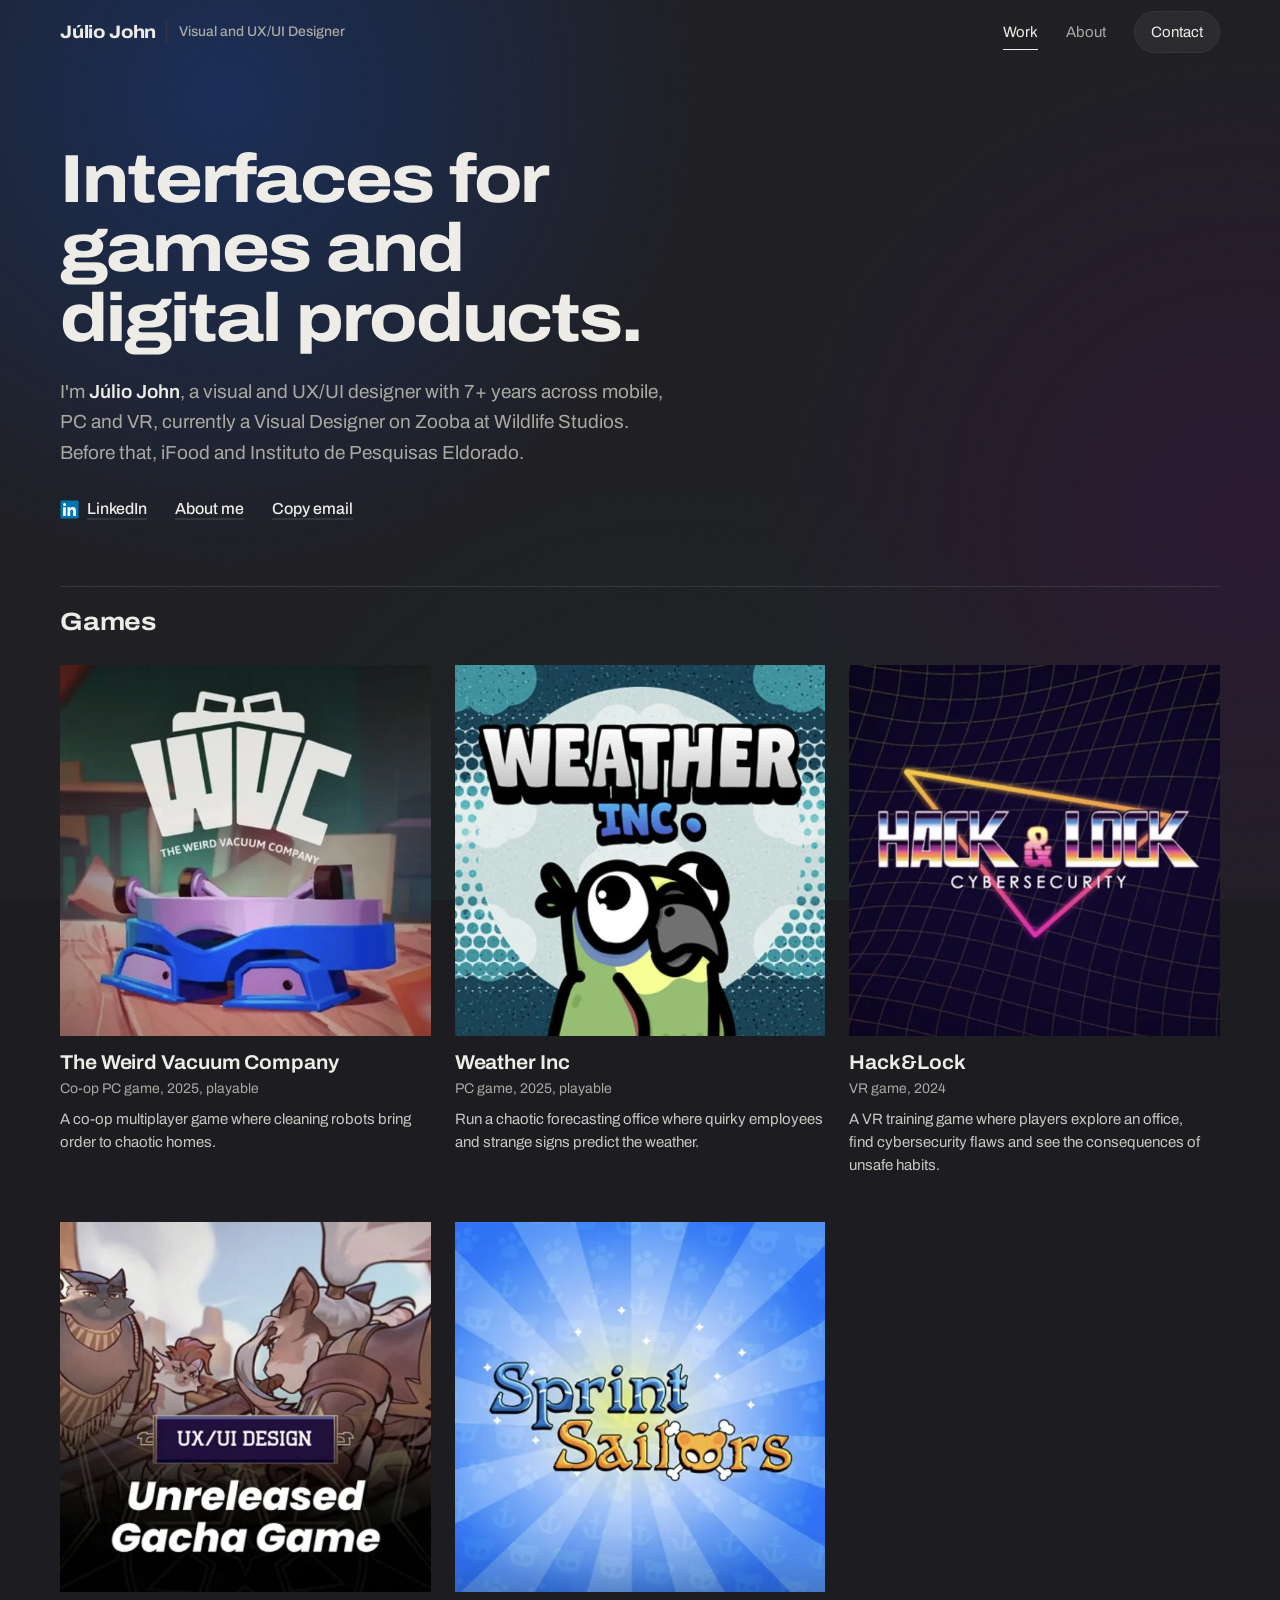
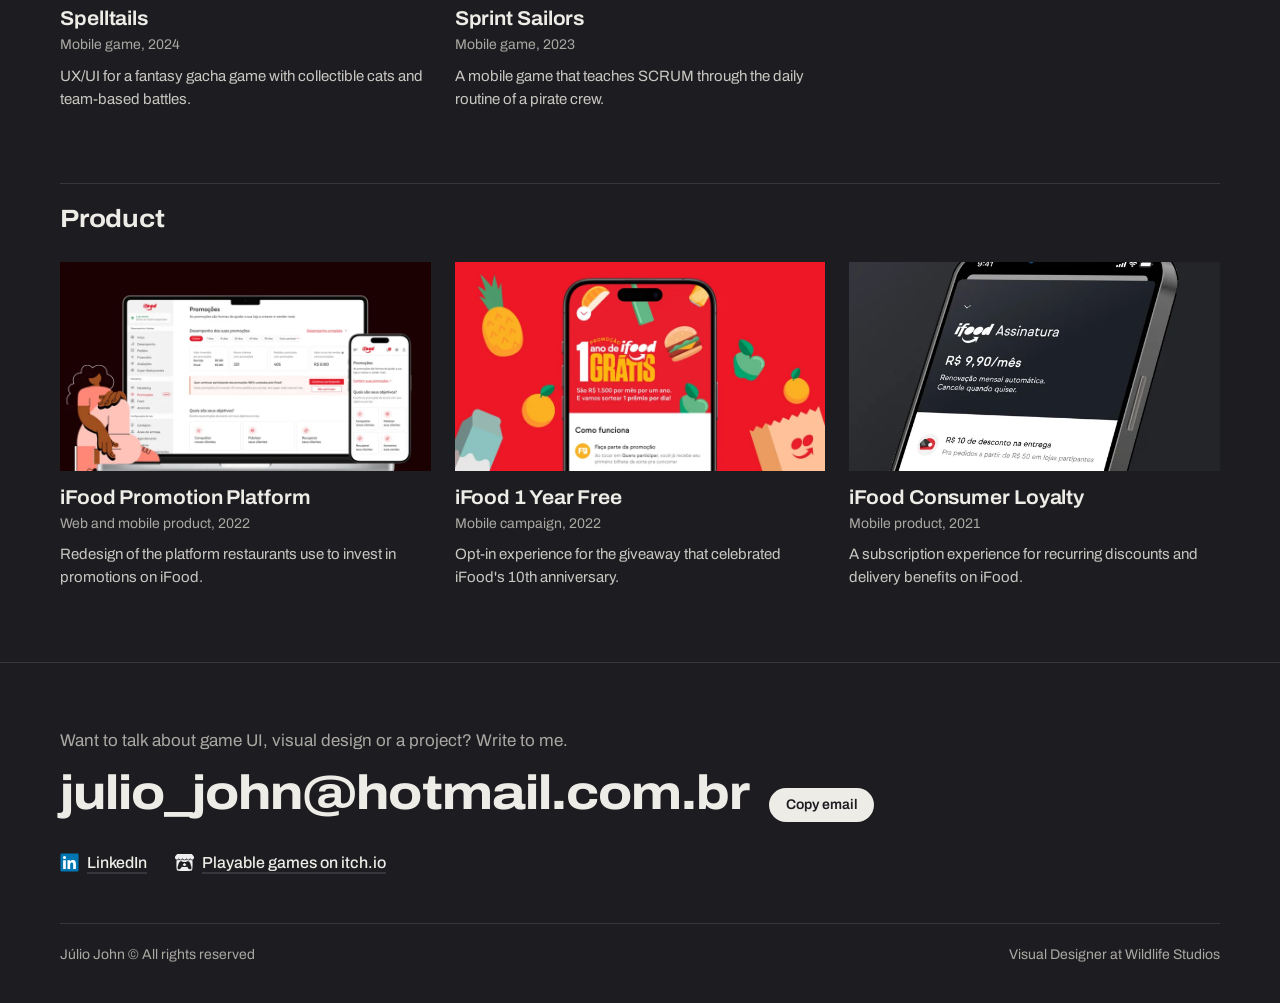
==== commit 148c3812: "Align portfolio media and add scroll-driven video playback" ====
--- a/index.html
+++ b/index.html
@@ -85,8 +85,8 @@
 .group-head h2{margin:0;font-weight:700;font-stretch:112%;font-size:25px;line-height:1.2;letter-spacing:-.01em}
 
 .grid{display:grid;grid-template-columns:repeat(3,minmax(0,1fr));gap:44px 24px}
-.grid.product{grid-template-columns:repeat(2,minmax(0,1fr))}
-@media (max-width:1000px){.grid{grid-template-columns:repeat(2,minmax(0,1fr))}}
+.grid.product{grid-template-columns:repeat(3,minmax(0,1fr))}
+@media (max-width:1000px){.grid,.grid.product{grid-template-columns:repeat(2,minmax(0,1fr))}}
 @media (max-width:600px){.grid{gap:28px 14px}.grid.product{grid-template-columns:1fr}}
 
 .item{display:flex;flex-direction:column;gap:14px;text-decoration:none;min-width:0}
@@ -146,16 +146,17 @@
 .play-button img{width:30px;height:30px;object-fit:contain;flex:none}
 @media (max-width:860px){.story{grid-template-columns:1fr;gap:26px}}
 
-.boards{display:flex;flex-direction:column;gap:64px;align-items:center}
+.boards{display:flex;flex-direction:column;gap:64px;align-items:stretch;width:100%;max-width:960px;margin-inline:auto}
 .board{margin:0;width:100%;display:flex;flex-direction:column;align-items:center;gap:14px}
 .board button{all:unset;cursor:zoom-in;display:block;width:100%;position:relative}
 .board button:focus-visible{outline:2px solid var(--text);outline-offset:4px}
-.board.tall button{max-width:620px}
 .board img{width:100%;height:auto;background:var(--raised)}
-.board figcaption{width:100%;max-width:760px;display:grid;grid-template-columns:2.2em minmax(0,1fr);gap:10px;color:var(--dim);font-size:15px;line-height:1.5}
+.board figcaption{width:100%;display:grid;grid-template-columns:2.2em minmax(0,1fr);gap:10px;color:var(--dim);font-size:15px;line-height:1.5}
 .board figcaption b{color:var(--ink);font-weight:700;font-variant-numeric:tabular-nums}
 .board figcaption strong{color:var(--text);font-weight:600}
 .board figcaption > span:only-child{grid-column:1/-1}
+.board video{display:block;width:100%;height:auto;background:#111}
+.board iframe{display:block;width:100%;aspect-ratio:16/9;border:0;background:#111}
 
 .details{margin-top:96px;border-top:1px solid var(--rule);padding-block:48px 16px;display:grid;grid-template-columns:minmax(0,1fr) minmax(0,2fr);gap:32px}
 .details h2{margin:0;font-weight:700;font-stretch:112%;font-size:25px;line-height:1.2}
@@ -305,7 +306,7 @@
     <div class="email"><code id="mail">julio_john@hotmail.com.br</code><button type="button" data-copy>Copy email</button></div>
     <div class="inline-links" style="margin-bottom:48px">
       <a class="link social-link" href="https://www.linkedin.com/in/juliojohn" target="_blank" rel="noopener"><img src="icons/linkedin.svg" alt="" width="19" height="19">LinkedIn</a>
-      <a class="link" href="https://juliojohn.itch.io" target="_blank" rel="noopener">Playable games on itch.io</a>
+      <a class="link social-link" href="https://juliojohn.itch.io" target="_blank" rel="noopener"><img src="icons/itchio.svg" alt="" width="19" height="19">Playable games on itch.io</a>
     </div>
     <div class="foot"><span>Júlio John © All rights reserved</span><span>Visual Designer at Wildlife Studios</span></div>
   </div>
@@ -339,6 +340,8 @@
    ["twvc-03",1600,6391,"Setup, HUD, mission status and settings","From main menu and lobby to in-game feedback and the end-of-floor stats."],
    ["twvc-04",1600,2103,"Character design","Mechanics tested for readability, then fine tuning and early explorations."],
    ["twvc-05",1600,2187,"Prop design","Low-poly props that show the world from a robot's point of view."]],
+  models:[{after:4,src:"https://sketchfab.com/models/29c4fe7b5b7a479cbd019da528a87b40/embed",title:"Cleaning robot in 3D"}],
+  videos:[{after:4,src:"media/twvc-character.mp4",width:1920,height:1080,title:"Character animation",caption:"The cleaning robot in motion."}],
   details:{intro:["A project I worked on as an Art Director and UX/UI Designer in 2025.","The game is a cooperative multiplayer experience where players control cleaning robots tasked with bringing order to chaotic homes."],
    credits:[["UX/UI and Art Direction","Júlio John"],["Game Design and Programming","Geovana Contine","https://www.linkedin.com/in/geovanacontine/"]]}},
 
@@ -377,6 +380,9 @@
    ["Settings","Audio sliders and the general settings menu."],
    ["Icon set","App icons, mascot and keypad glyphs."],
    ["Logo","Flat and synthwave versions."]][i]]),
+  videos:[
+   {after:12,src:"media/hack-gameplay-1.mp4",width:960,height:540,title:"Gameplay walkthrough 1",caption:"A recorded playthrough of Hack&Lock."},
+   {after:12,src:"media/hack-gameplay-2.mp4",width:960,height:540,title:"Gameplay walkthrough 2",caption:"More of the cybersecurity training experience in VR."}],
   details:{intro:["A Lead UX and Visual Design job I worked on for Hack&Lock by Instituto de Pesquisas Eldorado in 2024.","The challenge was to create an immersive VR training game where players explore a corporate office, identify cybersecurity flaws, and learn the real-world consequences of unsafe digital behavior."],
    credits:[["Lead UX and Visual Designer","Júlio John"],["UX and Visual Designer","Yumi Hatakeyama","https://bit.ly/yumihat-portfolio"]]}},
 
@@ -428,7 +434,7 @@
    ["ifood-platform-03",1600,4164,"Discovery, performance and opt-in","Restaurants discover promotions by goal, track results and compare participation options."],
    ["ifood-platform-04",1600,2533,"Campaign landing pages","Campaign performance, rules, promotion comparisons and frequently asked questions."],
    ["ifood-platform-05",1600,1377,"Highlights and results","Restaurant presentations, usability testing and the results of the redesign."]],
-  video:{after:1,src:"media/ifood-platform-demo.mp4",width:1876,height:1676,title:"Promotion platform walkthrough"},
+  videos:[{after:1,src:"media/ifood-platform-demo.mp4",width:1876,height:1676,title:"Promotion platform walkthrough",caption:"An animated demonstration of the promotion experience."}],
   details:{intro:["A UX/UI project for iFood in 2022.","Redesign of iFood's promotion platform for partner restaurants: easily find the best promotions tailored to each restaurant's goals, helping to attract new customers, retain existing ones, boost sales, and monitor the performance of current promotions."],
    credits:[["UX/UI Design Lead","Patricia Panza","https://www.linkedin.com/in/patypanza"],["UX/UI Designer","Júlio John"]]}},
 
@@ -465,7 +471,43 @@
 const root=document.documentElement;
 const esc=s=>String(s).replace(/[&<>"]/g,c=>({"&":"&amp;","<":"&lt;",">":"&gt;",'"':"&quot;"}[c]));
 const img=(base,w)=>w>900?{src:`w/${base}-800.webp`,set:`w/${base}-800.webp 800w, w/${base}-${w}.webp ${w}w`}:{src:`w/${base}-${w}.webp`,set:""};
+function mediaAfter(p,index){
+  const models=(p.models||[]).filter(m=>m.after===index).map(m=>`<figure class="board"><iframe src="${m.src}" title="${esc(m.title)}" loading="lazy" allow="fullscreen; xr-spatial-tracking" allowfullscreen></iframe><figcaption><span><strong>${esc(m.title)}.</strong> Explore the original interactive model on Sketchfab.</span></figcaption></figure>`);
+  const videos=(p.videos||[]).filter(v=>v.after===index).map(v=>`<figure class="board"><video controls muted playsinline preload="metadata" width="${v.width}" height="${v.height}" aria-label="${esc(v.title)}"><source src="${v.src}" type="video/mp4">Your browser does not support video playback. <a href="${v.src}">Download the video</a>.</video><figcaption><span><strong>${esc(v.title)}.</strong> ${esc(v.caption)}</span></figcaption></figure>`);
+  return models.concat(videos).join("");
+}
 const reduce=matchMedia("(prefers-reduced-motion: reduce)");
+let stopVideoPlayback=()=>{};
+function watchVideos(){
+  if(reduce.matches||!('IntersectionObserver' in window))return;
+  const states=new Map();
+  let active=true;
+  const play=(video,state)=>{
+    if(active&&state.visible&&!state.userPaused&&!document.hidden&&!video.ended)video.play().catch(()=>{});
+  };
+  const observer=new IntersectionObserver(entries=>{
+    entries.forEach(entry=>{
+      const video=entry.target,state=states.get(video);
+      state.visible=entry.isIntersecting&&entry.intersectionRatio>=.35;
+      if(state.visible)play(video,state);
+      else{state.userPaused=false;video.pause();}
+    });
+  },{threshold:[0,.35]});
+  app.querySelectorAll('video').forEach(video=>{
+    const state={visible:false,userPaused:false};states.set(video,state);
+    video.addEventListener('pause',()=>{
+      if(active&&state.visible&&!document.hidden&&!video.ended)state.userPaused=true;
+    });
+    video.addEventListener('play',()=>{state.userPaused=false;});
+    observer.observe(video);
+  });
+  const visibility=()=>states.forEach((state,video)=>document.hidden?video.pause():play(video,state));
+  document.addEventListener('visibilitychange',visibility);
+  stopVideoPlayback=()=>{
+    active=false;observer.disconnect();document.removeEventListener('visibilitychange',visibility);
+    states.forEach((state,video)=>video.pause());
+  };
+}
 function card(p,i,product){
   const preview=product?(p.preview||p.boards[0]):p.cover;
   const t={base:preview[0],w:preview[1]};
@@ -488,9 +530,9 @@
     <h1>Interfaces for games and digital products.</h1>
     <p>I'm <b>Júlio John</b>, a visual and UX/UI designer with 7+ years across mobile, PC and VR, currently a Visual Designer on Zooba at Wildlife Studios. Before that, iFood and Instituto de Pesquisas Eldorado.</p>
     <div class="inline-links">
-      <button type="button" class="link" data-copy>Copy email</button>
       <a class="link social-link" href="https://www.linkedin.com/in/juliojohn" target="_blank" rel="noopener"><img src="icons/linkedin.svg" alt="" width="19" height="19">LinkedIn</a>
       <a class="link" href="#about">About me</a>
+      <button type="button" class="link" data-copy>Copy email</button>
     </div>
   </section>
   <section class="wrap group" aria-labelledby="g-games">
@@ -542,7 +584,7 @@
           <img src="${s.src}" ${s.set?`srcset="${s.set}" sizes="(min-width:1200px) 1160px, 100vw"`:""} width="${w}" height="${h}" alt="${esc(p.name)}: ${esc(t)}" ${k>1?'loading="lazy"':""} decoding="async">
         </button>
         <figcaption><b>${num}</b><span><strong>${esc(t)}.</strong> ${esc(cap)}</span></figcaption>
-      </figure>${p.video&&p.video.after===k?`<figure class="board"><video controls playsinline preload="metadata" width="${p.video.width}" height="${p.video.height}" style="display:block;width:100%;height:auto" aria-label="${esc(p.video.title)}"><source src="${p.video.src}" type="video/mp4">Your browser does not support video playback. <a href="${p.video.src}">Download the walkthrough</a>.</video><figcaption><span><strong>${esc(p.video.title)}.</strong> An animated demonstration of the promotion experience.</span></figcaption></figure>`:""}`}).join("")}</div>
+      </figure>${mediaAfter(p,k)}`}).join("")}</div>
     <section class="details" aria-label="About the project">
       <h2>About the project</h2>
       <div class="body">
@@ -563,6 +605,7 @@
   <a class="side prev" href="#${prev.id}" aria-label="Previous case: ${esc(prev.name)}" title="Previous: ${esc(prev.name)}"><svg viewBox="0 0 24 24" fill="none" stroke="currentColor" stroke-width="3" stroke-linecap="round" stroke-linejoin="round" aria-hidden="true"><path d="m15 5-7 7 7 7"/></svg></a>
   <a class="side nxt" href="#${next.id}" aria-label="Next case: ${esc(next.name)}" title="Next: ${esc(next.name)}"><svg viewBox="0 0 24 24" fill="none" stroke="currentColor" stroke-width="3" stroke-linecap="round" stroke-linejoin="round" aria-hidden="true"><path d="m9 5 7 7-7 7"/></svg></a>`;
   app.querySelectorAll("[data-zoom]").forEach(b=>b.addEventListener("click",()=>openViewer(b.dataset.zoom,b.dataset.cap)));
+  watchVideos();
 }
 
 const XP=[
@@ -601,6 +644,9 @@
     <div>
       <p class="intro">I'm <b>Júlio John</b>, a visual and UX/UI designer with 7+ years across mobile, PC and VR. Today I'm a Visual Designer on Zooba at Wildlife Studios.</p>
       <p class="intro">Before that I led UI/UX and art direction for educational games at Instituto de Pesquisas Eldorado, designed growth and loyalty products at iFood, and started at the Apple Developer Academy.</p>
+      <div class="inline-links" style="margin-top:20px">
+        <a class="link social-link" href="https://www.linkedin.com/in/juliojohn" target="_blank" rel="noopener"><img src="icons/linkedin.svg" alt="" width="19" height="19">Full resume on LinkedIn</a>
+      </div>
 
       <h2>Experience</h2>
       <ol class="timeline">
@@ -644,10 +690,6 @@
         <li><img src="icons/layer.png" alt="" width="30" height="30">Layer AI</li>
       </ul>
 
-      <div class="inline-links" style="margin-top:36px">
-        <a class="link social-link" href="https://www.linkedin.com/in/juliojohn" target="_blank" rel="noopener"><img src="icons/linkedin.svg" alt="" width="19" height="19">Full resume on LinkedIn</a>
-        <button type="button" class="link" data-copy>Copy email</button>
-      </div>
     </div>
   </section>`;
 }
@@ -682,6 +724,7 @@
 /* Routing with an optional shared-element morph */
 let current=null;
 function render(id){
+  stopVideoPlayback();stopVideoPlayback=()=>{};
   const p=P.find(x=>x.id===id);
   root.classList.toggle("case-view",!!p);
   closeDrawer();if(viewer.open)viewer.close();
@@ -718,6 +761,7 @@
 addEventListener("popstate",()=>go(location.hash.slice(1)||"work",{push:false}));
 addEventListener("hashchange",()=>{const id=location.hash.slice(1)||"work";if(id!==current)go(id,{push:false})});
 document.addEventListener("keydown",e=>{
+  if(e.defaultPrevented||e.altKey||e.ctrlKey||e.metaKey||e.shiftKey||e.target.closest?.('video,audio,input,textarea,select,[contenteditable]:not([contenteditable="false"])'))return;
   if(viewer.open||!P.find(x=>x.id===current))return;
   if(e.key==="ArrowLeft")document.querySelector(".side.prev")?.click();
   if(e.key==="ArrowRight")document.querySelector(".side.nxt")?.click();
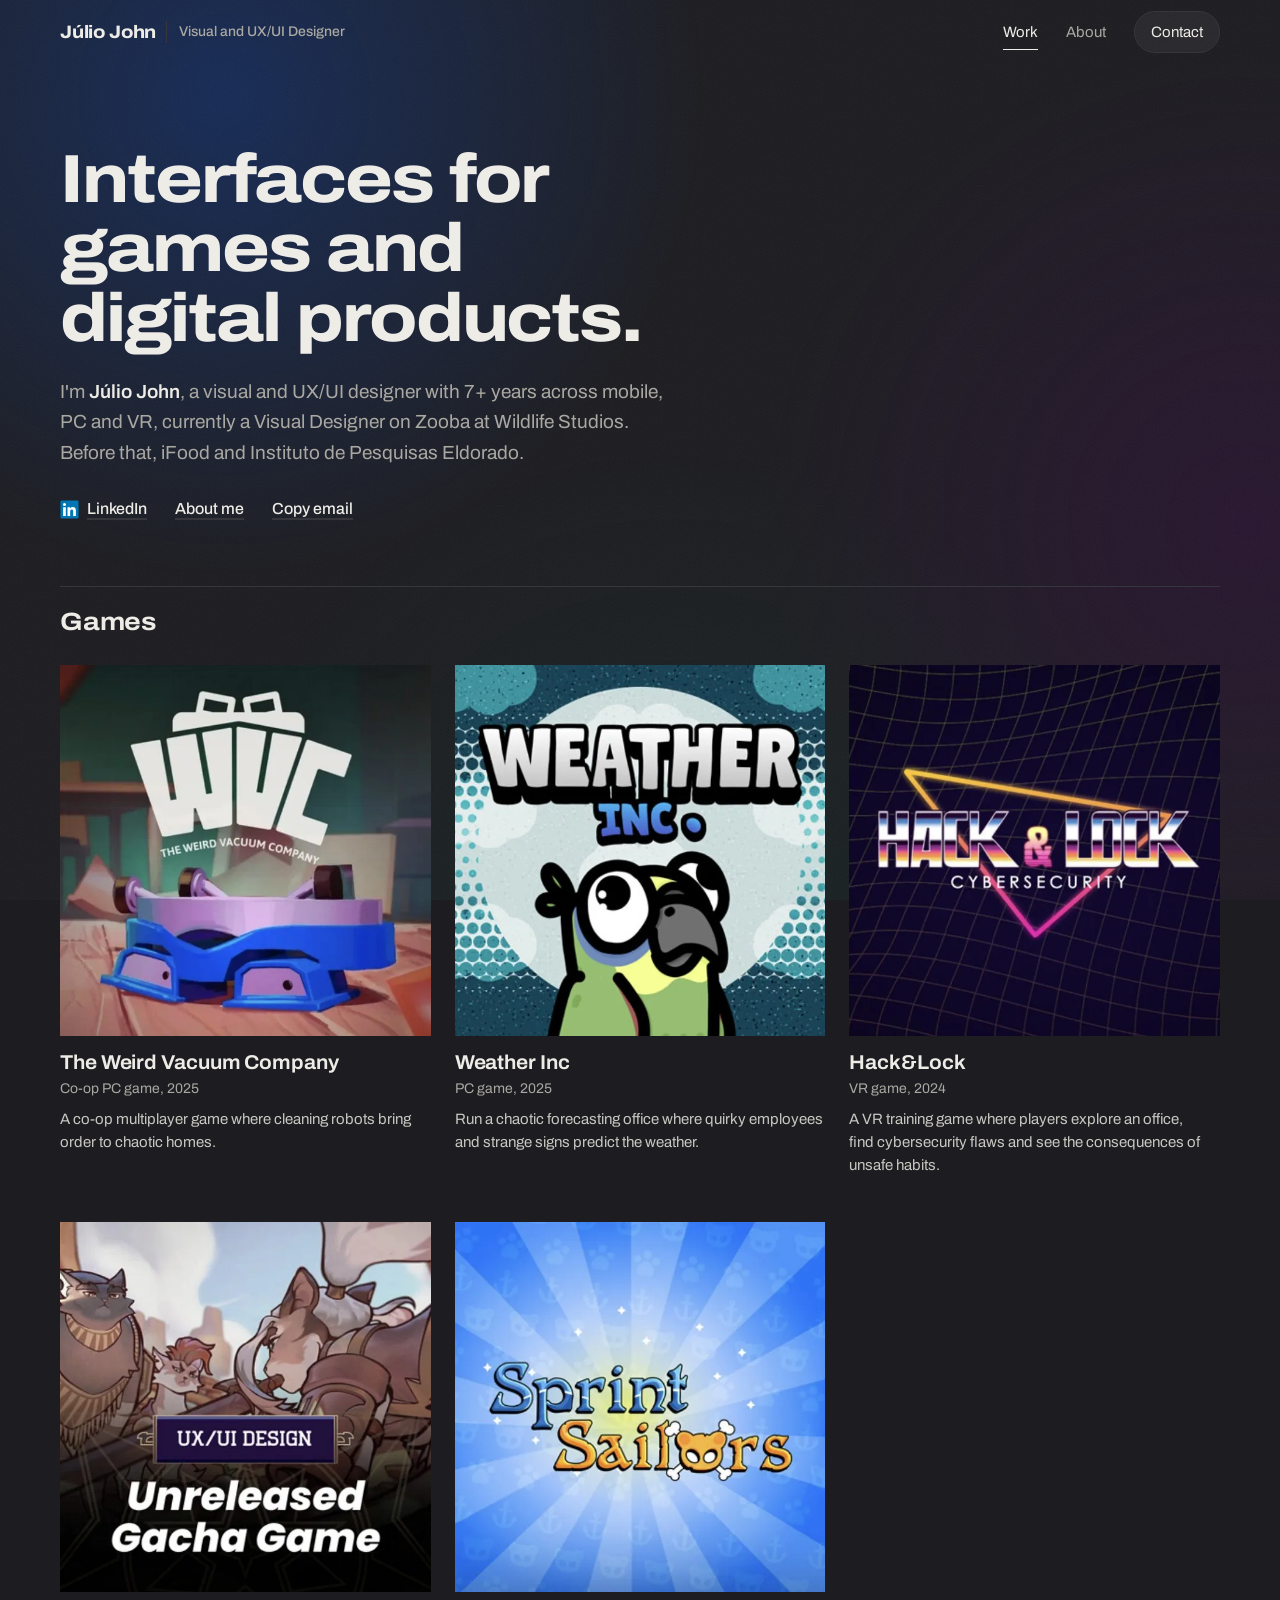
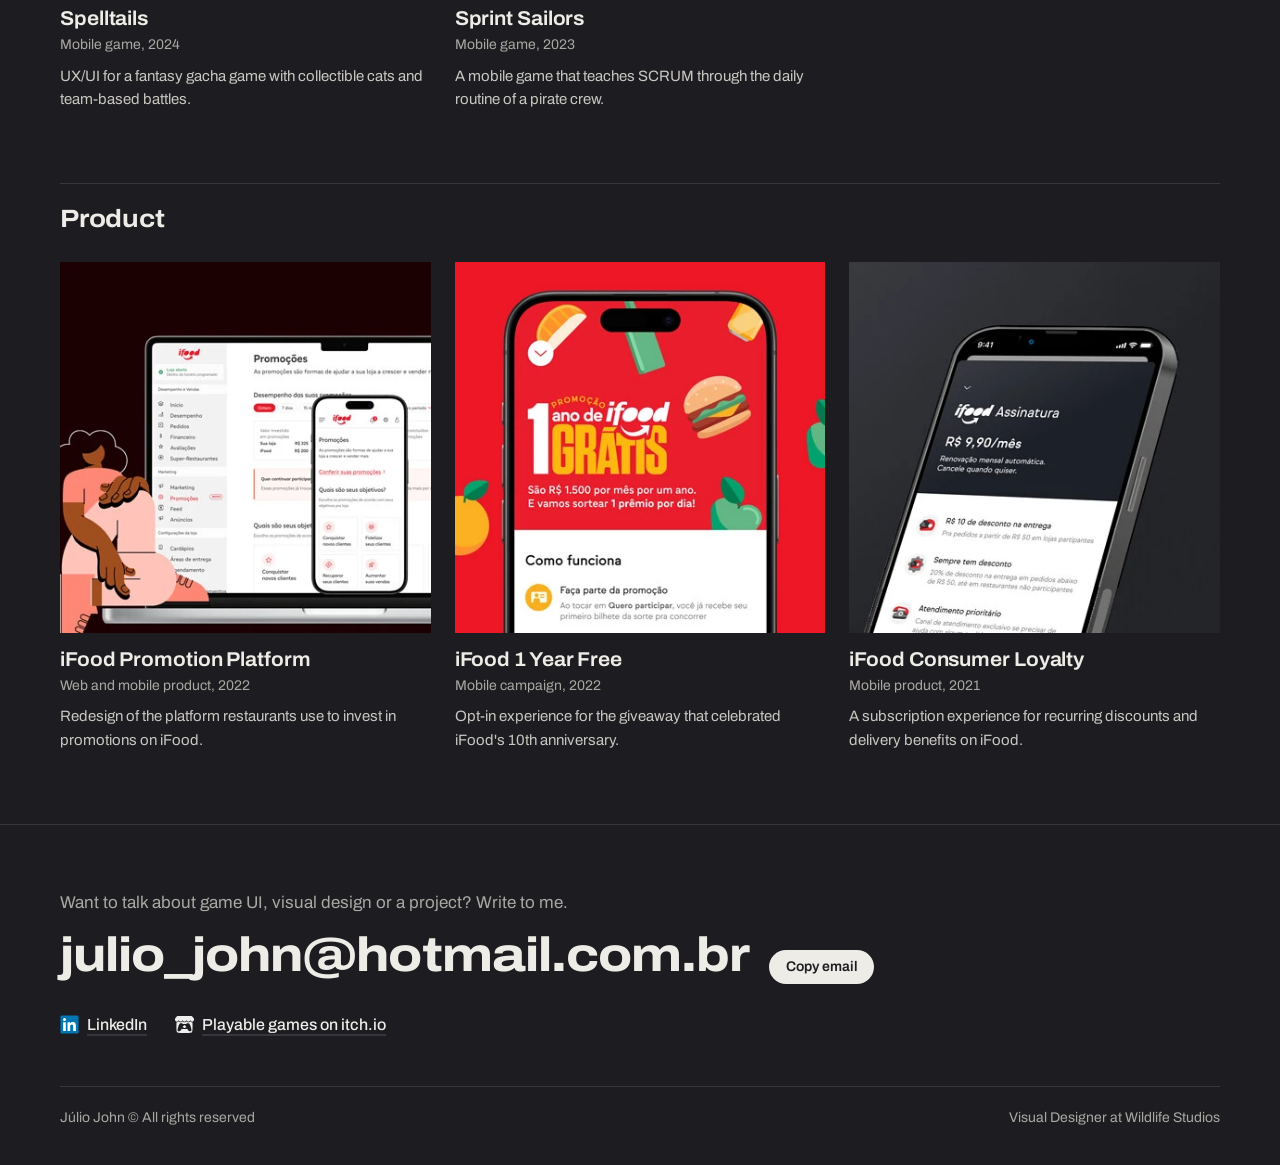
==== commit a8cc937f: "Use original square product covers and simplify game subtitles" ====
--- a/index.html
+++ b/index.html
@@ -91,7 +91,7 @@
 
 .item{display:flex;flex-direction:column;gap:14px;text-decoration:none;min-width:0}
 .item .thumb{aspect-ratio:1/1;overflow:hidden;background:var(--raised);max-width:100%}
-.grid.product .thumb{aspect-ratio:16/9}
+.grid.product .thumb{aspect-ratio:1/1}
 .item .thumb img{width:100%;height:100%;object-fit:cover;transition:filter .2s}
 .item:hover .thumb img{filter:brightness(1.08)}
 .item h3{margin:0;font-weight:650;font-stretch:105%;font-size:20px;line-height:1.2;letter-spacing:-.005em;transition:color .15s}
@@ -328,7 +328,7 @@
 /* ink = bright project accent, band = deep project color. Board: [file, width, height, title, caption] */
 const P=[
  {id:"twvc",name:"The Weird Vacuum Company",cat:"games",ink:"#4ff0b4",band:"#0f3a2e",
-  kind:"Co-op PC game, 2025, playable",discipline:"Game art and UX/UI",cover:["cover-twvc",635],
+  kind:"Co-op PC game, 2025",discipline:"Game art and UX/UI",cover:["cover-twvc",635],
   lede:"A co-op multiplayer game where cleaning robots bring order to chaotic homes.",
   facts:[["Role","Art Director and UX/UI Designer"],["Year","2025"],["Platform","PC (itch.io)"],["Mode","Co-op multiplayer"],["Team","2 people"]],
   problem:"Let players set up a match, gather a team and jump into the cleaning chaos without friction, and understand actions and objectives through clear in-game feedback.",
@@ -346,7 +346,7 @@
    credits:[["UX/UI and Art Direction","Júlio John"],["Game Design and Programming","Geovana Contine","https://www.linkedin.com/in/geovanacontine/"]]}},
 
  {id:"weather-inc",name:"Weather Inc",cat:"games",ink:"#9fe3e6",band:"#244a4e",
-  kind:"PC game, 2025, playable",discipline:"Game UX/UI and art direction",cover:["cover-weather",635],
+  kind:"PC game, 2025",discipline:"Game UX/UI and art direction",cover:["cover-weather",635],
   lede:"Run a chaotic forecasting office where quirky employees and strange signs predict the weather.",
   facts:[["Role","Art Director and UX/UI Designer"],["Type","Personal project"],["Year","2025"],["Platform","PC (itch.io)"],["Team","3 people"]],
   problem:"Make deduction from bizarre clues readable and fun, so players can connect patterns and lock in a forecast with style and instinct.",
@@ -422,7 +422,7 @@
     ["Career Mentorship",["Career mentorship with 4 junior designers (2 UI/UX Designers and 2 Visual Designers).","Support in setting career goals and planning professional development.","Assist designers in building and enhancing their professional portfolios.","Organize and conduct workshops and training sessions on topics such as UI, design, perspective and digital painting."]]]}},
 
  {id:"ifood-promotion-platform",name:"iFood Promotion Platform",cat:"product",ink:"#ff7d80",band:"#5e1117",
-  kind:"Web and mobile product, 2022",discipline:"Product UX/UI",cover:["cover-ifood-platform",635],
+  kind:"Web and mobile product, 2022",discipline:"Product UX/UI",cover:["cover-ifood-platform",635],preview:["cover-ifood-platform-square",400,400],
   lede:"Redesign of the platform restaurants use to invest in promotions on iFood.",
   facts:[["Role","UX/UI Designer"],["Company","iFood"],["Year","2022"],["Duration","6 months"],["Platform","Web and mobile"],["Team","2 people"]],
   problem:"Design an investment platform that is easy to engage with, transparent to use and scalable for the product, while also ensuring economic profitability for iFood.",
@@ -439,7 +439,7 @@
    credits:[["UX/UI Design Lead","Patricia Panza","https://www.linkedin.com/in/patypanza"],["UX/UI Designer","Júlio John"]]}},
 
  {id:"ifood-1-year-free",name:"iFood 1 Year Free",cat:"product",ink:"#ffc94d",band:"#8d1a1f",
-  kind:"Mobile campaign, 2022",discipline:"Product UX/UI",cover:["ifood-year-hero",1071],
+  kind:"Mobile campaign, 2022",discipline:"Product UX/UI",cover:["ifood-year-hero",1071],preview:["cover-ifood-year-square",400,400],
   lede:"Opt-in experience for the giveaway that celebrated iFood's 10th anniversary.",
   facts:[["Role","UX/UI Designer"],["Company","iFood"],["Year","2022"],["Duration","4 weeks"],["Platform","Mobile app"],["Team","2 people"]],
   problem:"A promotional giveaway to celebrate iFood's 10th anniversary, where winners get one year of free iFood food.",
@@ -453,7 +453,7 @@
    credits:[["UX/UI Design Lead","Ricardo Tedeschi","https://br.linkedin.com/in/ricardo-tedeschi"],["Sr. Visual Designer","Bruno Okada","https://brunookada.com"],["UX/UI Designer","Júlio John"]]}},
 
  {id:"ifood-consumer-loyalty",name:"iFood Consumer Loyalty",cat:"product",ink:"#ff7d80",band:"#5e1117",
-  kind:"Mobile product, 2021",discipline:"Product UX/UI",cover:["cover-ifood-loyalty",635],preview:["cover-ifood-loyalty",635,635],
+  kind:"Mobile product, 2021",discipline:"Product UX/UI",cover:["cover-ifood-loyalty",635],preview:["cover-ifood-loyalty-square",400,400],
   lede:"A subscription experience for recurring discounts and delivery benefits on iFood.",
   facts:[["Role","UX/UI Designer"],["Company","iFood"],["Year","2021"],["Duration","5 months"],["Platform","Mobile app"],["Team","2 people"]],
   problem:"Implement and test a new subscription-based promotions feature in the iFood delivery app.",
